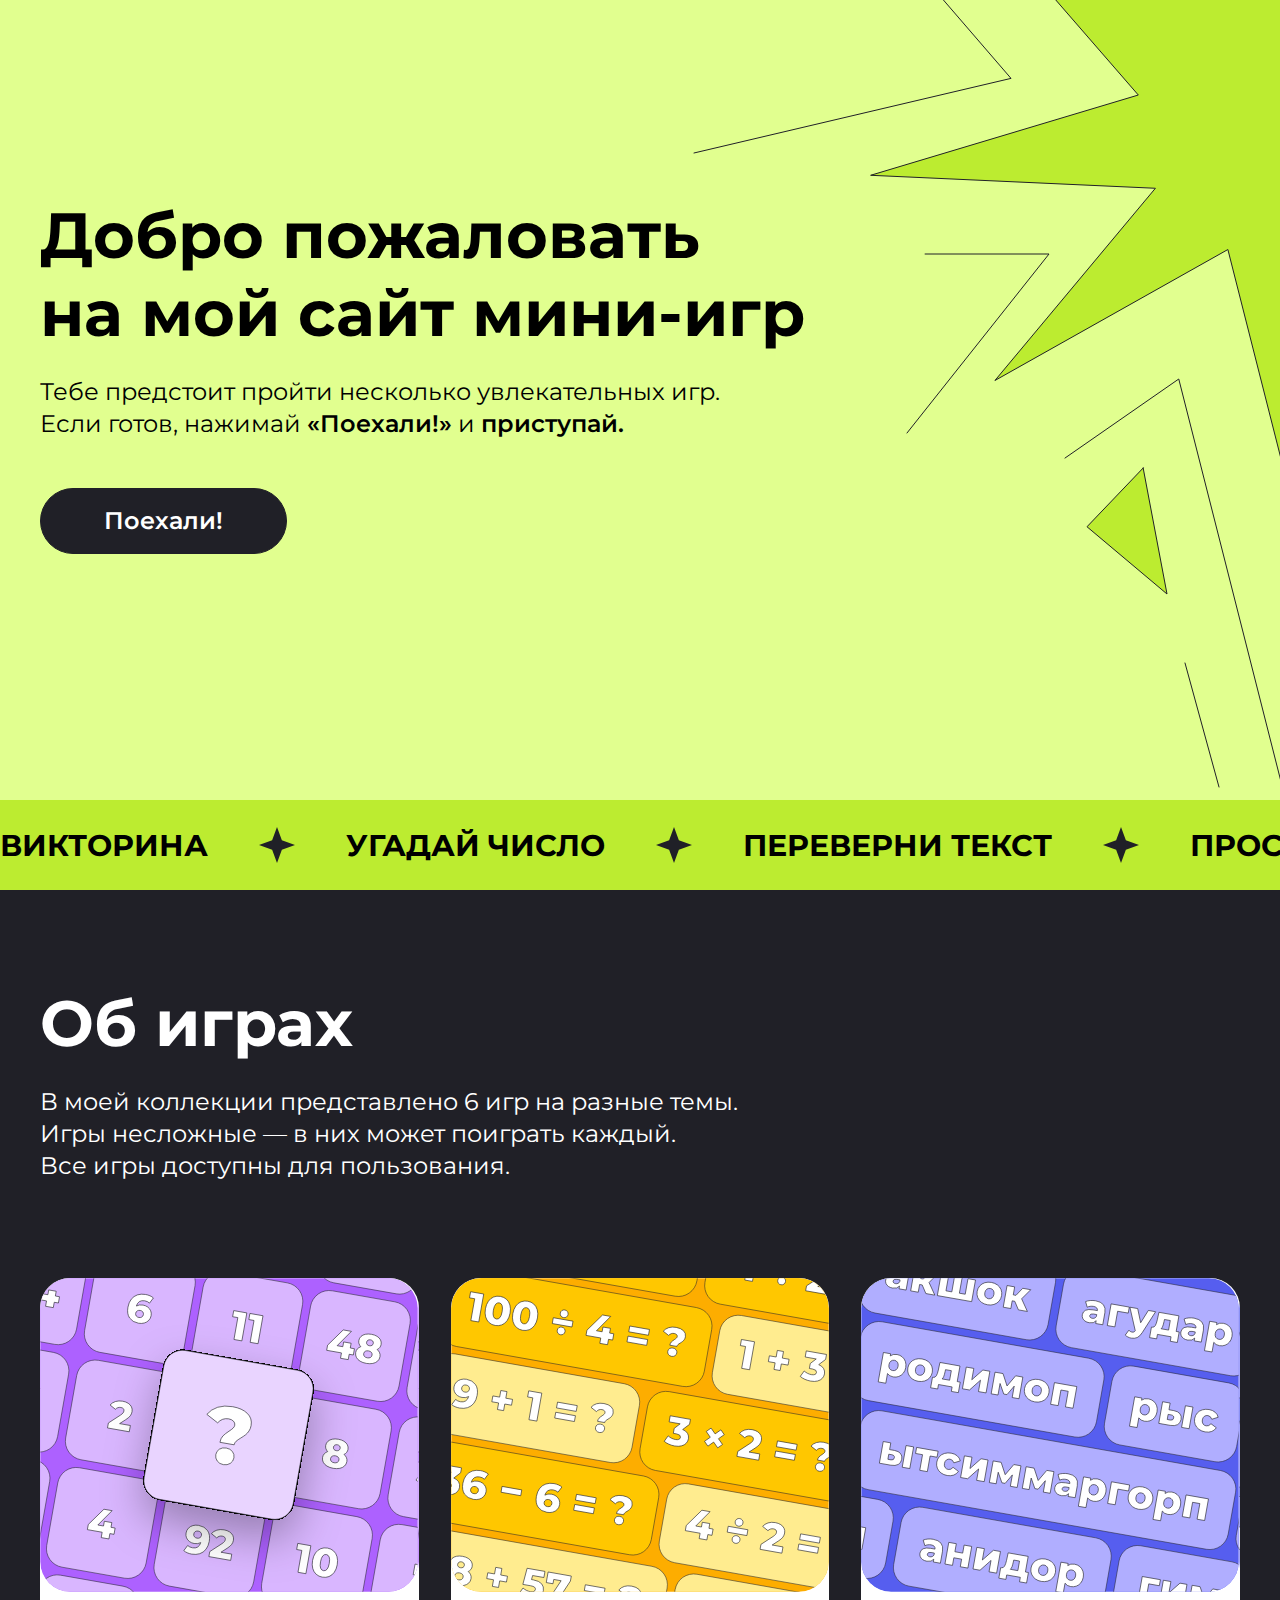
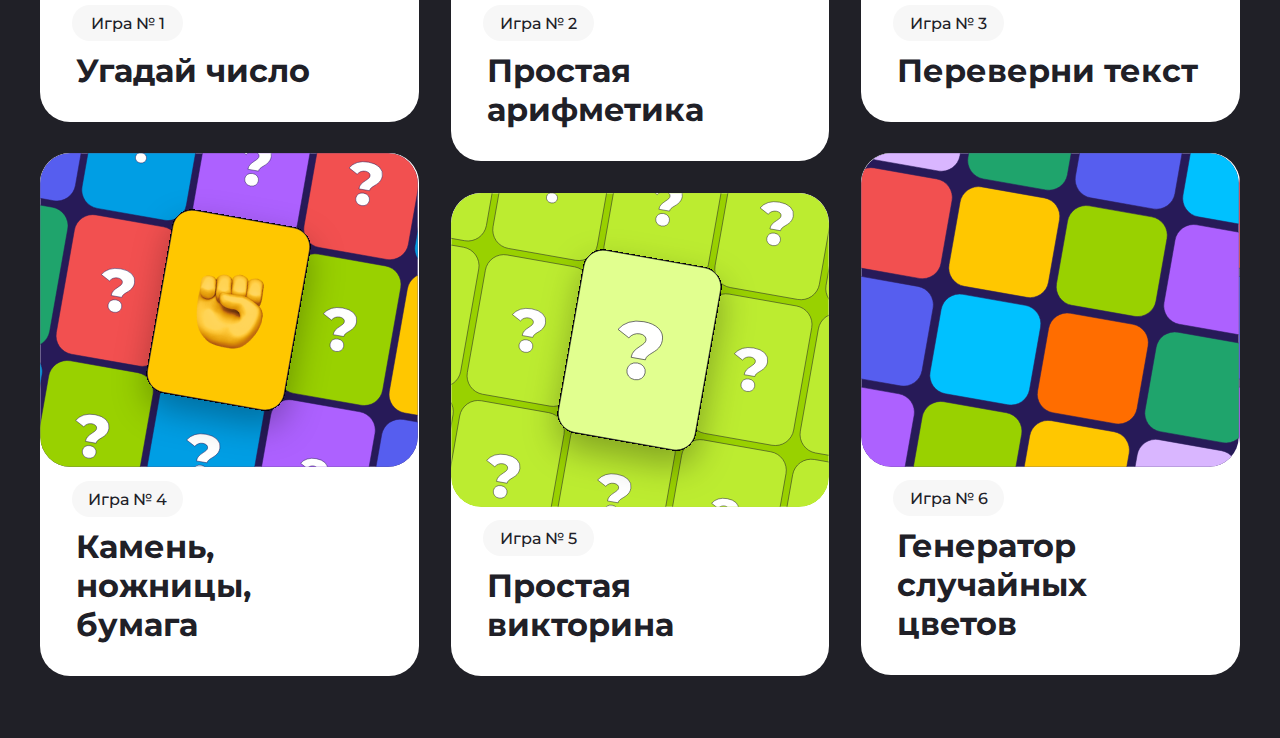
==== index.html @ 01c4bcac "Добавил карточки с играми" ====
<!DOCTYPE html>
<html lang="en">
<head>
    <meta charset="UTF-8">
    <meta name="viewport" content="width=device-width, initial-scale=1.0">
    <link rel="preconnect" href="https://fonts.googleapis.com">
    <link rel="preconnect" href="https://fonts.gstatic.com" crossorigin>
    <link href="https://fonts.googleapis.com/css2?family=Montserrat:ital,wght@0,100..900;1,100..900&display=swap" rel="stylesheet">
    <link rel="stylesheet" href="style.css">
    <title>Document</title>
</head>
<body>
    <section class="header center"> 
        <p class="header__welcome">Добро пожаловать <br> на мой сайт  мини-игр</p>
        <p class="header__text">Тебе предстоит пройти несколько увлекательных игр. <br> Если готов, нажимай <span class="header__text-go">«Поехали!»</span> и <span class="header__text-go">приступай.</span></p>
        <button type="submit" class="button-go" href="#">Поехали!</button>
    </section>
    <section class="scrollbar">
        <div class="scrollbar__text">Викторина</div>
        <svg class="star" width="36" height="36" viewBox="0 0 36 36" fill="none" xmlns="http://www.w3.org/2000/svg">
            <path d="M18 0L22.8616 13.1384L36 18L22.8616 22.8616L18 36L13.1384 22.8616L0 18L13.1384 13.1384L18 0Z" fill="#202027"/>
        </svg>
        <div class="scrollbar__text">Угадай число</div>
        <svg class="star" width="36" height="36" viewBox="0 0 36 36" fill="none" xmlns="http://www.w3.org/2000/svg">
            <path d="M18 0L22.8616 13.1384L36 18L22.8616 22.8616L18 36L13.1384 22.8616L0 18L13.1384 13.1384L18 0Z" fill="#202027"/>
        </svg>
        <div class="scrollbar__text">Переверни текст</div>
        <svg class="star" width="36" height="36" viewBox="0 0 36 36" fill="none" xmlns="http://www.w3.org/2000/svg">
            <path d="M18 0L22.8616 13.1384L36 18L22.8616 22.8616L18 36L13.1384 22.8616L0 18L13.1384 13.1384L18 0Z" fill="#202027"/>
        </svg>
        <div class="scrollbar__text">Простая арифметика</div>
        <svg class="star" width="36" height="36" viewBox="0 0 36 36" fill="none" xmlns="http://www.w3.org/2000/svg">
            <path d="M18 0L22.8616 13.1384L36 18L22.8616 22.8616L18 36L13.1384 22.8616L0 18L13.1384 13.1384L18 0Z" fill="#202027"/>
        </svg>
        <div class="scrollbar__text">Камень, ножницы, бумага</div>
        <svg class="star" width="36" height="36" viewBox="0 0 36 36" fill="none" xmlns="http://www.w3.org/2000/svg">
            <path d="M18 0L22.8616 13.1384L36 18L22.8616 22.8616L18 36L13.1384 22.8616L0 18L13.1384 13.1384L18 0Z" fill="#202027"/>
        </svg>
        <div class="scrollbar__text">Генератор случайных цветов</div>
        <svg class="star" width="36" height="36" viewBox="0 0 36 36" fill="none" xmlns="http://www.w3.org/2000/svg">
            <path d="M18 0L22.8616 13.1384L36 18L22.8616 22.8616L18 36L13.1384 22.8616L0 18L13.1384 13.1384L18 0Z" fill="#202027"/>
        </svg>
    </section>
    <section class="games center">
        <h2 class="games__title" id="Об_играх">Об играх</h2>
        <p class="games__description">
            В моей коллекции представлено 6 игр на разные темы. <br>
            Игры несложные — в них может поиграть каждый. <br>
            Все игры доступны для пользования.
        </p>
        <div class="games__img-container">
            <a class="games__card" href="#">
                <div class="games__item games__item--1"></div>
                <div class="games__number">Игра № 1</div>
                <div class="games__text">Угадай число</div>
            </a>
            <a class="games__card" href="#">
                <div class="games__item games__item--2"></div>
                <div class="games__number">Игра № 2</div>
                <div class="games__text">Простая арифметика</div>
            </a>
            <a class="games__card" href="#">
                <div class="games__item games__item--3"></div>
                <div class="games__number">Игра № 3</div>
                <div class="games__text">Переверни текст</div>
            </a>
            <a class="games__card games__card--top" href="#">
                <div class="games__item games__item--4"></div>
                <div class="games__number">Игра № 4</div>
                <div class="games__text">Камень, ножницы, <br> бумага</div>
            </a>
            <a class="games__card" href="#">
                <div class="games__item games__item--5"></div>
                <div class="games__number">Игра № 5</div>
                <div class="games__text">Простая викторина</div>
            </a>
            <a class="games__card games__card--top" href="#">
                <div class="games__item games__item--6"></div>
                <div class="games__number">Игра № 6</div>
                <div class="games__text">Генератор случайных цветов</div>
            </a>
        </div>
    </section>
</body>
</html>
---- style.css ----
* { margin: 0px;
    padding: 0px;
  }
  
  body {
      font-family: "Montserrat", sans-serif;
  }
  
  a {text-decoration: none;}
  
  .center {
      padding-left: calc(50% - 600px);
      padding-right: calc(50% - 600px);
  }
  
  button{
      cursor: pointer;
  }
  .header {
      height: 800px;
      background: #E1FF8F;
      background-image: url(img/fon.svg), url(img/starfon.svg), url(img/Star\ 4.svg);
      background-position: 1px 1000px, calc(100% - 0px) calc(1000% - 20px), 230% -330px;
      background-repeat: no-repeat;
  }
  
  .header__welcome {
      font-family: "Montserrat";
      font-weight: 700;
      font-size: 64px;
      line-height: 78.02px;
      letter-spacing: 0px;
      padding-top: 196px;
  }
  
  .button-go:hover {
      background-color: #FFFFFF;
      color: #202027;
  }
  
  .header__text {
      font-family: "Montserrat";
      font-size: 24px;
      line-height: 32px;
      letter-spacing: 0px;
      padding-top: 24px;
  }
  
  .header__text-go {
      font-family: "Montserrat";
      font-weight: 600;
      font-size: 24px;
      line-height: 32px;
      letter-spacing: 0px;
  }
  
  .button-go {
      background-color: #202027;
      border: 1px solid #202027;
      box-sizing: border-box;
      border-radius: 60px;
      color: #ffffff;
      font-family: "Montserrat";
      font-weight: 600;
      font-size: 24px;
      line-height: 34.01px;
      text-align: center;
      width: 247px;
      height: 66px;
      margin-top: 48px;
  }

  .scrollbar {
    display: flex;
    justify-content: space-evenly;
    flex-direction: row;
    align-items: center;
    background-color: #BCEC30;
    height: 90px;
    backdrop-filter: blur(50px);
    gap: 51px;
    overflow: hidden;
}

.scrollbar__text{
    font-family: "Montserrat";
    font-weight: 700;
    font-size: 30px;
    line-height: 33px;
    letter-spacing: 4%;
    flex-shrink: 0;
    text-transform: uppercase;
}

.star {
  flex: none;
  flex-shrink: 0;
}

.games {
    display: flex;
    flex-direction: column;
    align-items: flex-start;
    gap: 24px;
    align-self: stretch;
    background: #202027;
    padding-top: 94px;
}

.games__title {
    font-family: Montserrat;
    font-weight: 700;
    font-size: 64px;
    line-height: 78.02px;
    letter-spacing: 0px;
    color: #FFFFFF;
}

.games__description {
    color: #FFFFFF;
    font-family: "Montserrat";
    font-weight: 400;
    font-size: 24px;
    line-height: 32px;
    letter-spacing: 0px;
}

.games__img-container {
    max-height: 1060px;
    max-width: 1200px;
    display: grid;
    grid-template-columns: repeat(12, 1fr);
    grid-template-rows: repeat(3, 1fr);
    gap: 32px;
    align-items: start;
    margin-top: 72px;
}

.games__card {
    display: flex;
    flex-direction: column;
    grid-column: span 4;
    background-color: #FFFFFF ;
    border-radius: 30px;
}

.games__item {
    border-radius: 30px;
    height: 314px;
    background-size: cover;
    background-repeat: no-repeat;
    background-position: center;
}

.games__card--top {
    margin-top: -40px;
}

.games__item--1 {
    background: url(img/card1.svg);
}
.games__item--2 {
    background: url(img/card2.svg);
}
.games__item--3{
    background: url(img/card3.svg);
}
.games__item--4{
    background: url(img/buy.png) center, url(img/card4.svg);
    height: 315px;
    background-repeat: no-repeat;
}
.games__item--5{
    background: url(img/card5.svg);
}
.games__item--6{
    background: url(img/card6.svg);
}

.stone {
    position: relative;
    bottom: 410px;
    width: 82px;
    left: 150px;
    height: 89px; 
}

.games__number {
    width: 111px;
    height: 36px;
    color: rgb(32, 32, 39);
    font-size: 16px;
    font-weight: 500;
    border-radius: 52.58px;
    background: rgb(247, 247, 247);
    display: flex;
    justify-content: center;
    align-items: center;
    margin-top: 13px;
    margin-left: 32px;
    margin-bottom: 10px;
}

.games__text{
    color: rgb(32, 32, 39);
    font-size: 32px;
    font-weight: 700;
    text-align: left;
    padding: 0 36px 32px;
    max-width: 372px;
    text-decoration: none;
    line-height: 39.01px;
}
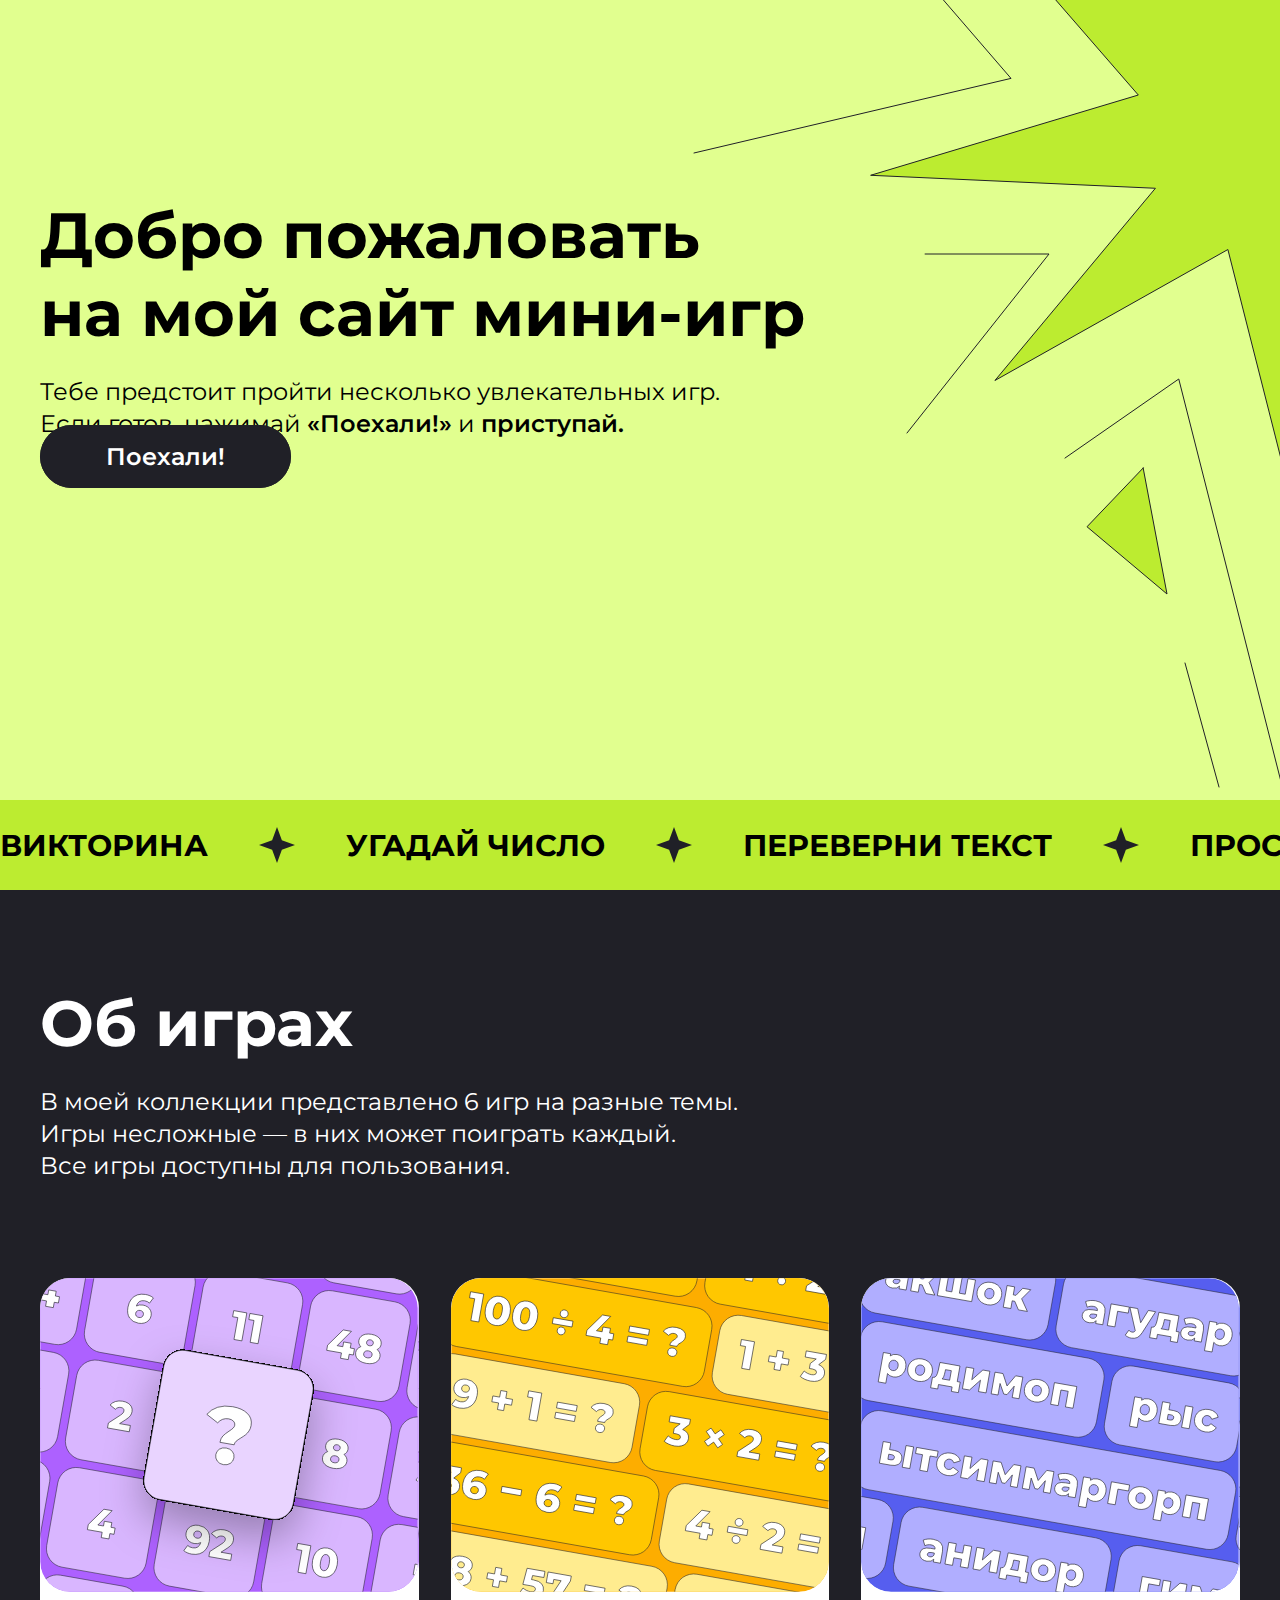
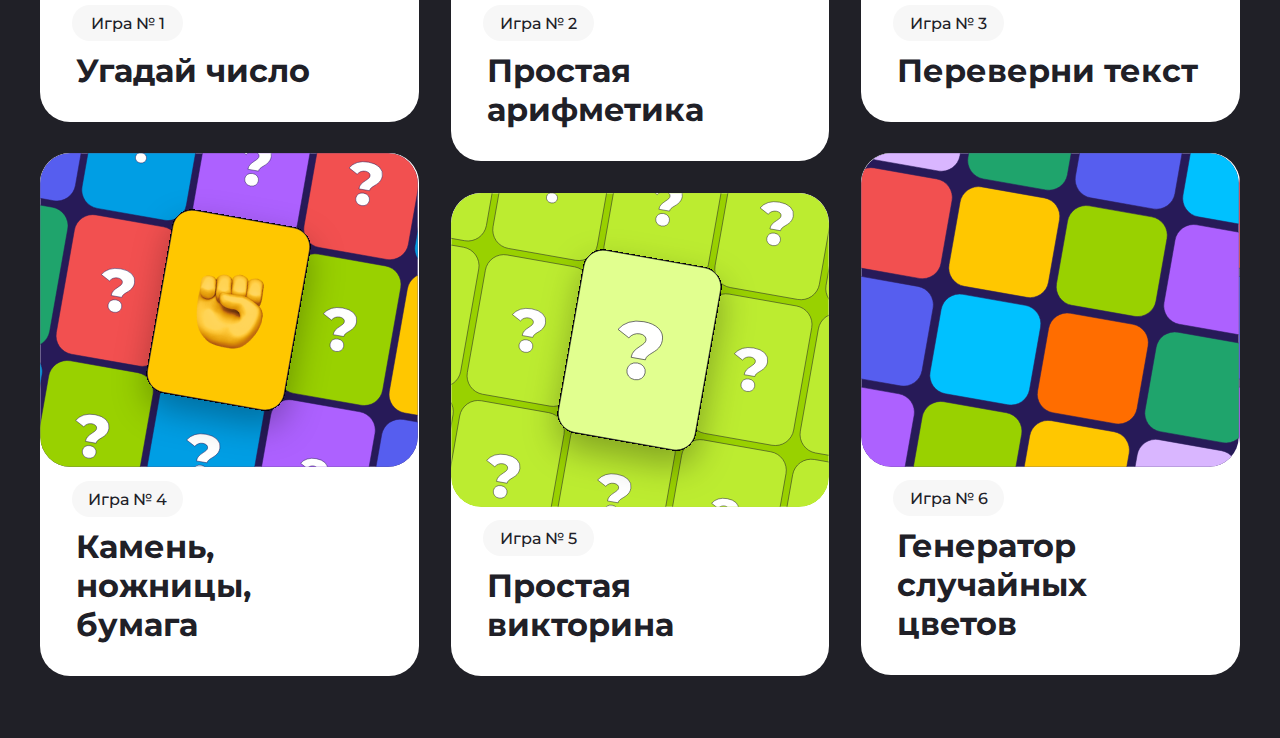
==== commit d03ae209: "Исправил кнопку "Поехали!"" ====
--- a/index.html
+++ b/index.html
@@ -13,7 +13,7 @@
     <section class="header center"> 
         <p class="header__welcome">Добро пожаловать <br> на мой сайт  мини-игр</p>
         <p class="header__text">Тебе предстоит пройти несколько увлекательных игр. <br> Если готов, нажимай <span class="header__text-go">«Поехали!»</span> и <span class="header__text-go">приступай.</span></p>
-        <button type="submit" class="button-go" href="#">Поехали!</button>
+        <a type="submit" class="button-go" href="#">Поехали!</a>
     </section>
     <section class="scrollbar">
         <div class="scrollbar__text">Викторина</div>
--- a/style.css
+++ b/style.css
@@ -13,7 +13,7 @@
       padding-right: calc(50% - 600px);
   }
   
-  button{
+  a {
       cursor: pointer;
   }
   .header {
@@ -52,6 +52,7 @@
       font-size: 24px;
       line-height: 32px;
       letter-spacing: 0px;
+      padding-bottom: 48px;
   }
   
   .button-go {
@@ -65,9 +66,10 @@
       font-size: 24px;
       line-height: 34.01px;
       text-align: center;
-      width: 247px;
-      height: 66px;
-      margin-top: 48px;
+      padding-top: 16px;
+      padding-right: 65px;
+      padding-left: 65px;
+      padding-bottom: 16px;
   }
 
   .scrollbar {
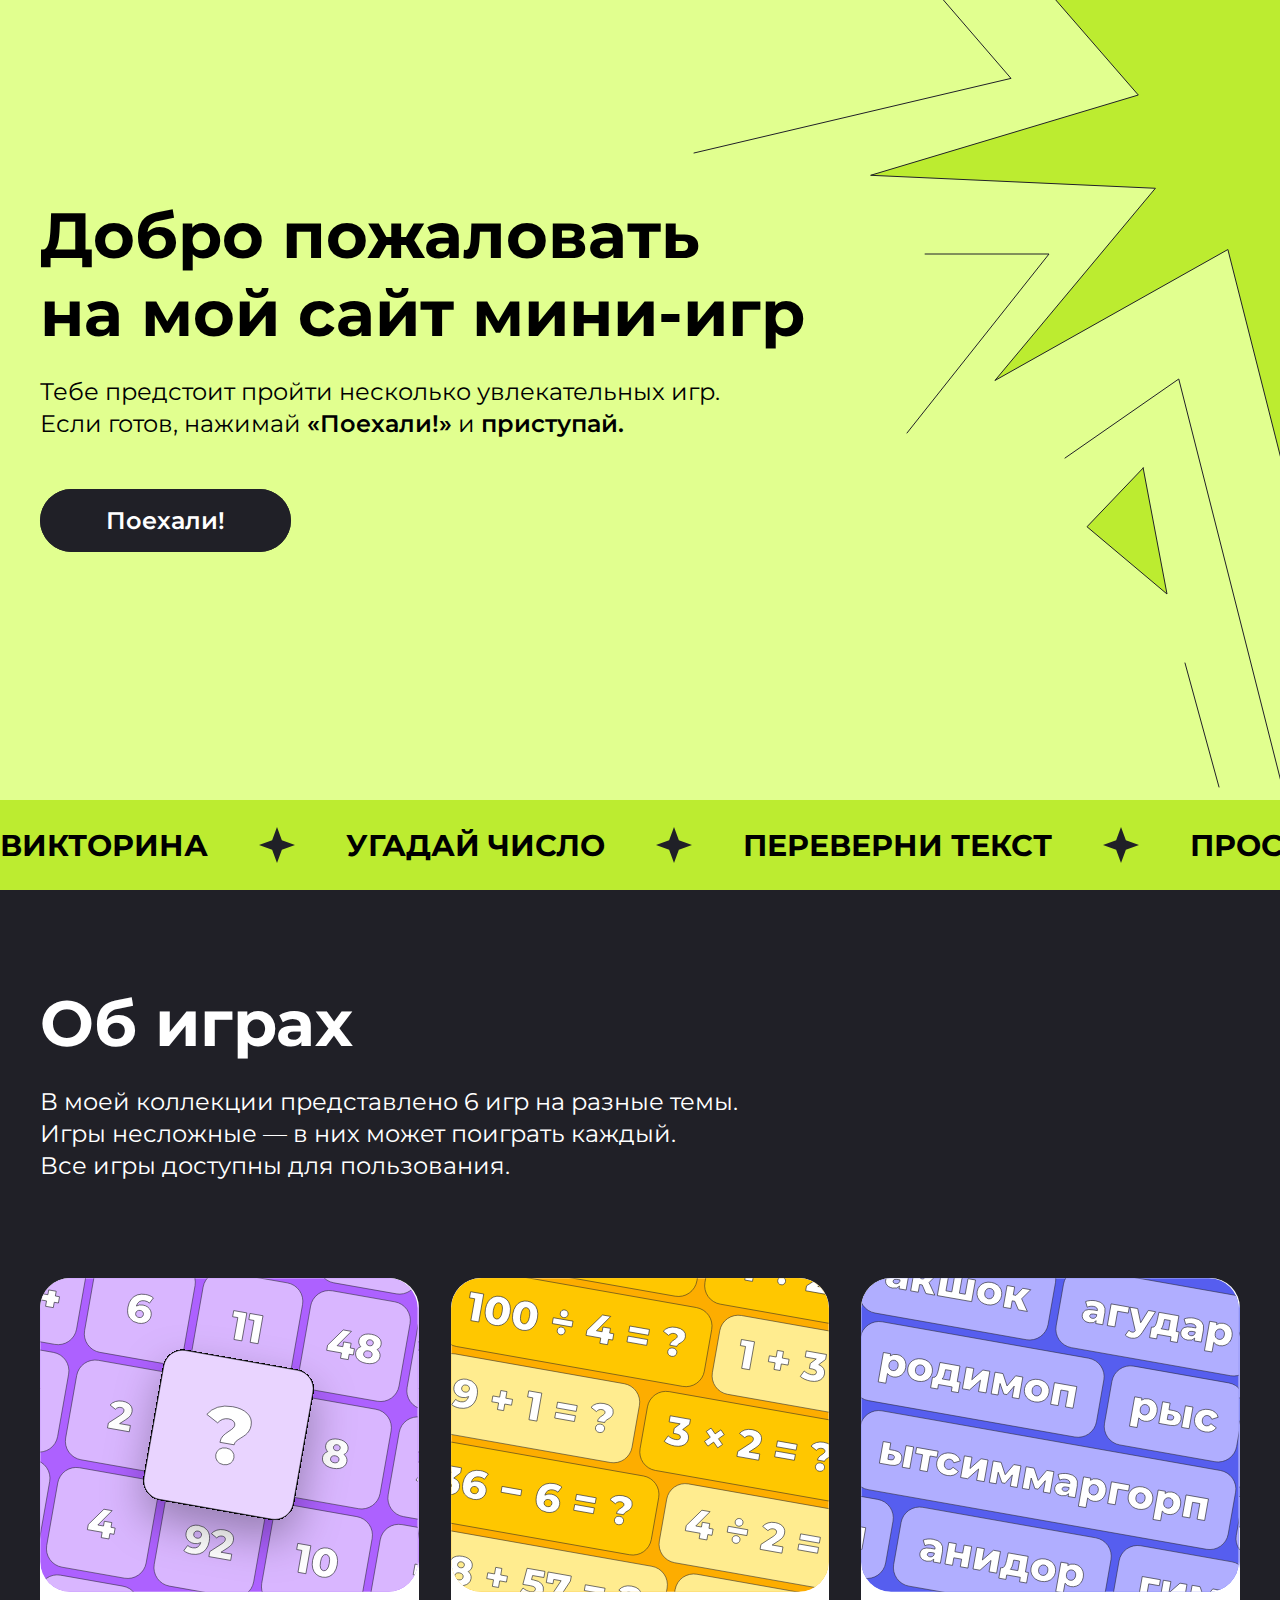
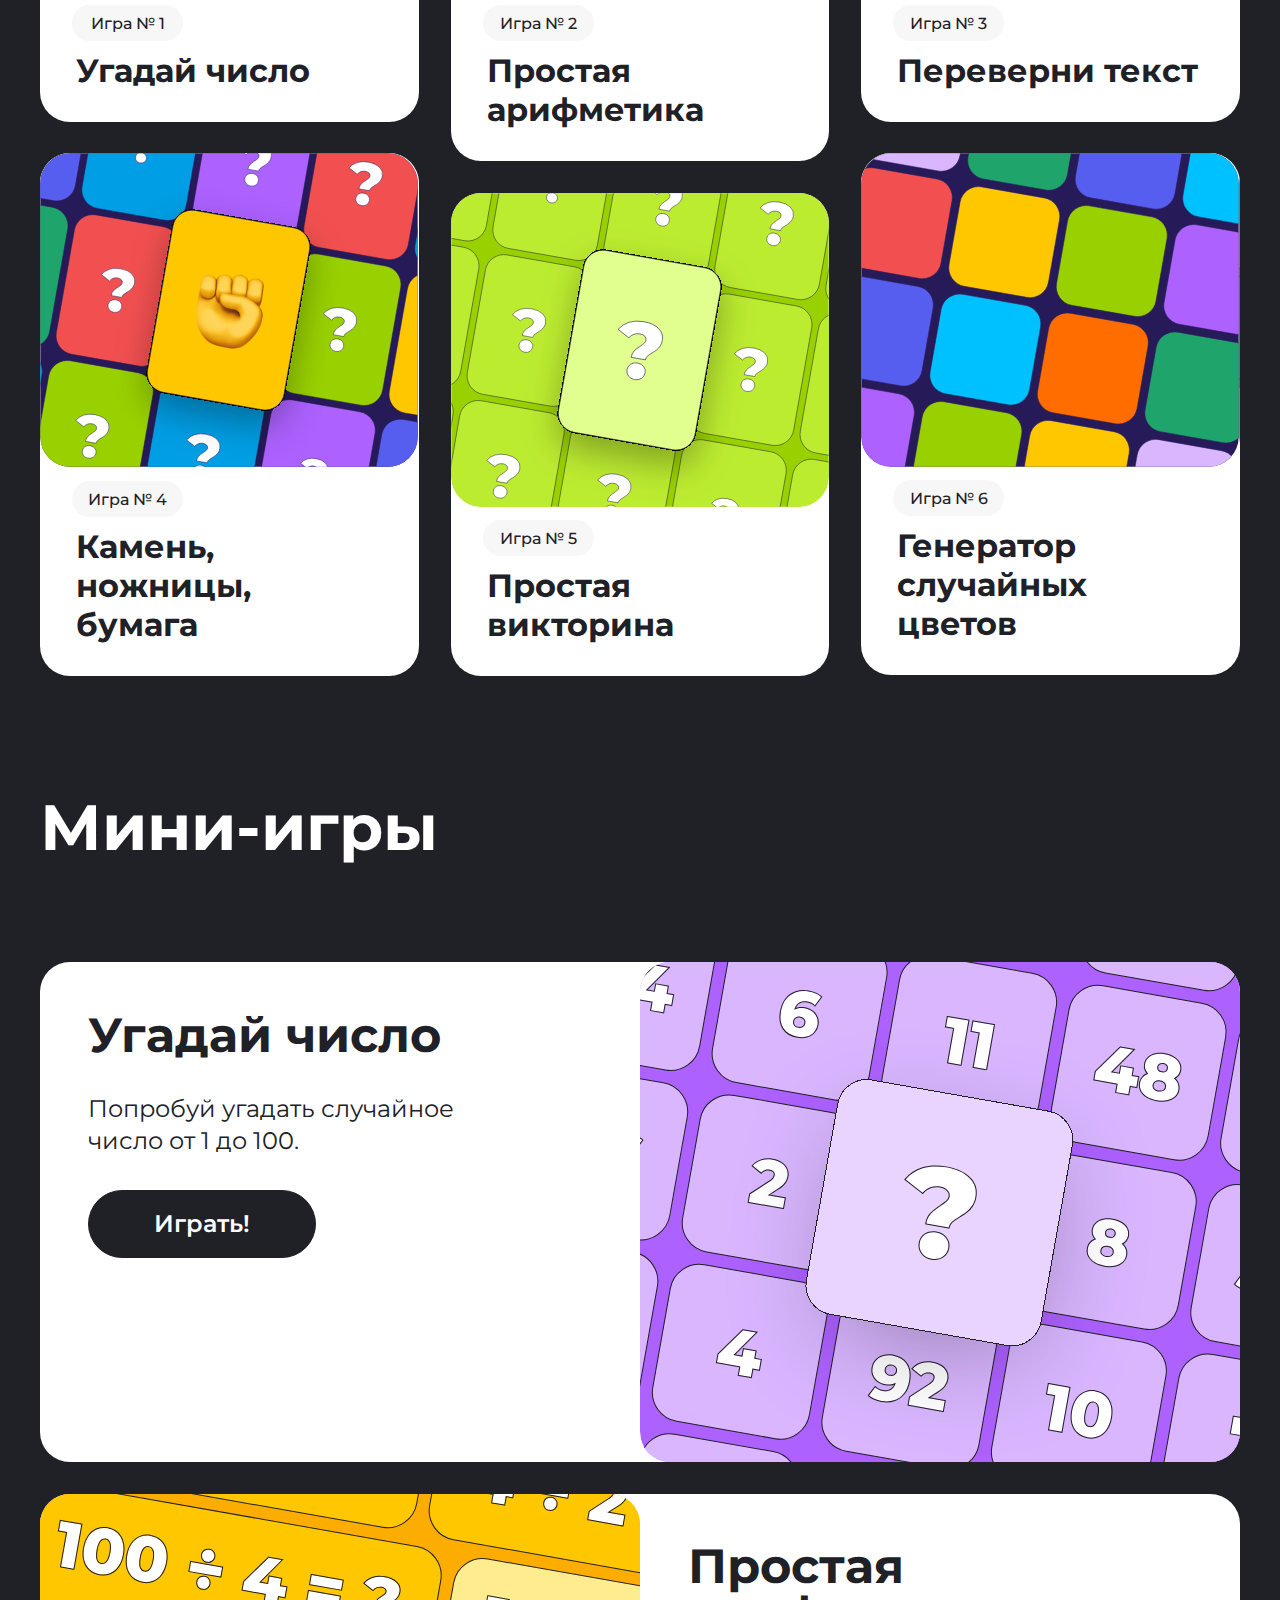
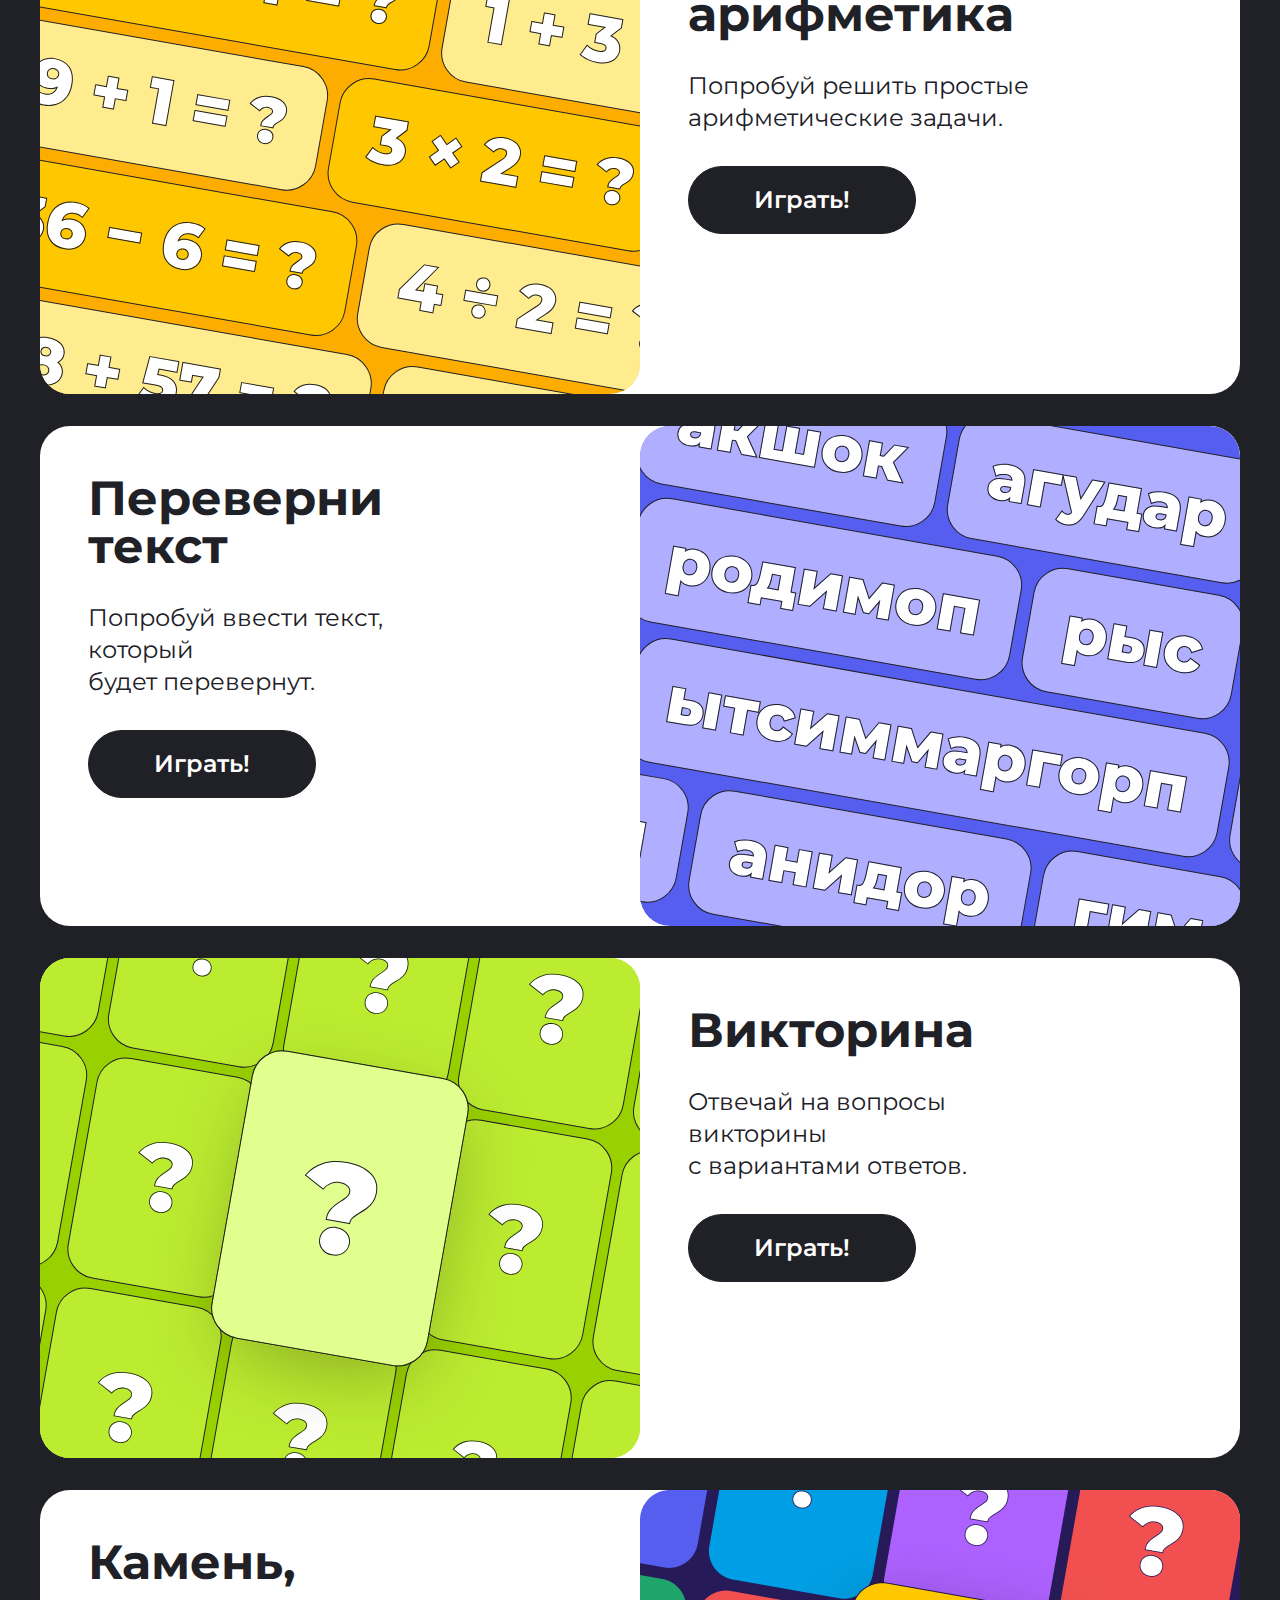
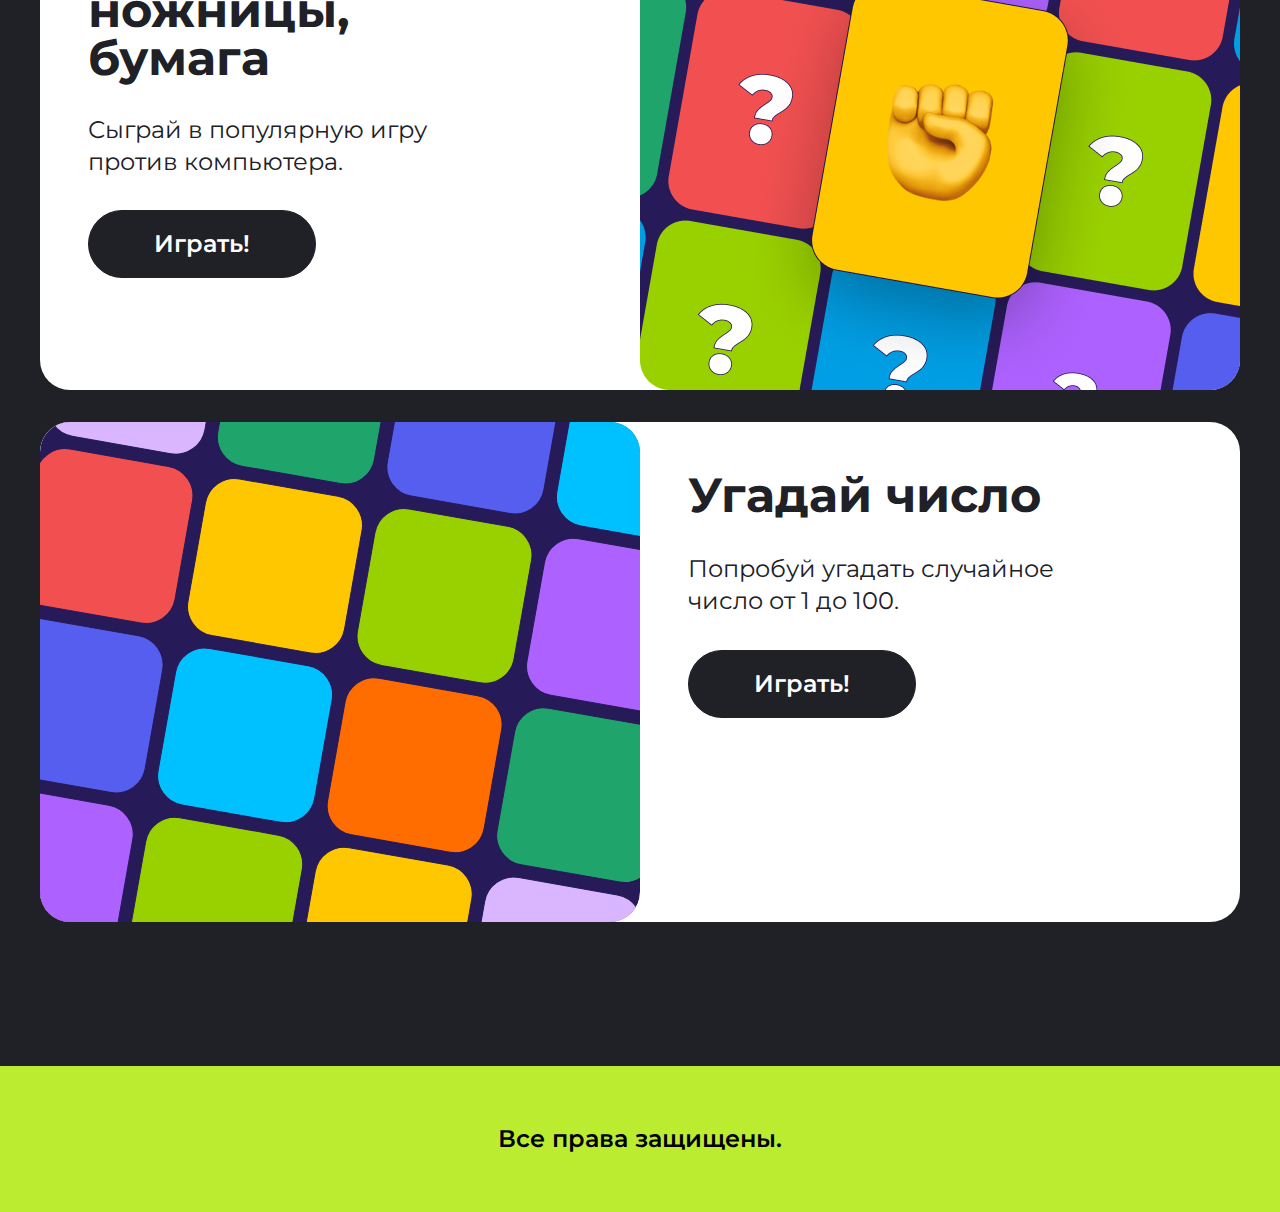
==== commit fcfe82b2: "Добавил блок "Мини-игры"" ====
--- a/index.html
+++ b/index.html
@@ -10,11 +10,13 @@
     <title>Document</title>
 </head>
 <body>
-    <section class="header center"> 
+    <!--  Заголовок сайта -->
+    <section class="header center">   
         <p class="header__welcome">Добро пожаловать <br> на мой сайт  мини-игр</p>
         <p class="header__text">Тебе предстоит пройти несколько увлекательных игр. <br> Если готов, нажимай <span class="header__text-go">«Поехали!»</span> и <span class="header__text-go">приступай.</span></p>
         <a type="submit" class="button-go" href="#">Поехали!</a>
     </section>
+    <!--  Полоса для анимации  -->
     <section class="scrollbar">
         <div class="scrollbar__text">Викторина</div>
         <svg class="star" width="36" height="36" viewBox="0 0 36 36" fill="none" xmlns="http://www.w3.org/2000/svg">
@@ -41,6 +43,7 @@
             <path d="M18 0L22.8616 13.1384L36 18L22.8616 22.8616L18 36L13.1384 22.8616L0 18L13.1384 13.1384L18 0Z" fill="#202027"/>
         </svg>
     </section>
+    <!-- * Блок "Об играх" -->
     <section class="games center">
         <h2 class="games__title" id="Об_играх">Об играх</h2>
         <p class="games__description">
@@ -81,5 +84,64 @@
             </a>
         </div>
     </section>
+    <!-- Блок "Мини-игры" -->
+    <section class="game center">
+        <h2 class="game__title" id="Мини-игры">Мини-игры</h2>
+        <div class="game__img-container">
+            <div class="game__card" href="#">
+                <div class="game__box">
+                    <div class="game__text">Угадай число</div>
+                    <p class="game__description">Попробуй угадать случайное <br> число от 1 до 100.</p>
+                    <a type="submit" class="game__button" href="#">Играть!</a>
+                </div>
+                <img src="img/gameone.svg" alt="" class="game__unit">
+            </div>
+            
+            <div class="game__card-back" href="#">
+                <div class="game__box">
+                    <div class="game__text">Простая арифметика</div>
+                    <p class="game__description">Попробуй решить простые арифметические задачи.</p>
+                    <a type="submit" class="game__button" href="#">Играть!</a>
+                </div>
+                <img src="img/gametwo.svg" alt="" class="game__unit">
+            </div>
+            <div class="game__card" href="#">
+                <div class="game__box">
+                    <div class="game__text">Переверни текст</div>
+                    <p class="game__description">Попробуй ввести текст, который <br> будет перевернут.</p>
+                    <a type="submit" class="game__button" href="#">Играть!</a>
+                </div>
+                <img src="img/gametree.svg" alt="" class="game__unit">
+            </div>
+            <div class="game__card-back" href="#">
+                <div class="game__box">
+                    <div class="game__text">Викторина</div>
+                    <p class="game__description">Отвечай на вопросы викторины <br> с вариантами ответов.</p>
+                    <a type="submit" class="game__button" href="#">Играть!</a>
+                </div>
+                <img src="img/gamefour.svg" alt="" class="game__unit">
+            </div>
+            <div class="game__card" href="#">
+                <div class="game__box">
+                    <div class="game__text">Камень, <br> ножницы, <br> бумага</div>
+                    <p class="game__description">Сыграй в популярную игру против компьютера.</p>
+                    <a type="submit" class="game__button" href="#">Играть!</a>
+                </div>
+                <img src="img/gamefive.png" alt="" class="game__unit">
+            </div>
+            <div class="game__card-back" href="#">
+                <div class="game__box">
+                    <div class="game__text">Угадай число</div>
+                    <p class="game__description">Попробуй угадать случайное <br> число от 1 до 100.</p>
+                    <a type="submit" class="game__button" href="#">Играть!</a>
+                </div>
+                <img src="img/gamesix.svg" alt="" class="game__unit">
+            </div>
+        </div>
+    </section>
+    <!-- Подвал сайта -->
+    <footer class="footer">Все права защищены.</footer>
+    
+
 </body>
 </html>--- a/style.css
+++ b/style.css
@@ -16,6 +16,9 @@
   a {
       cursor: pointer;
   }
+
+    /* Заголовок сайта */
+
   .header {
       height: 800px;
       background: #E1FF8F;
@@ -44,6 +47,7 @@
       line-height: 32px;
       letter-spacing: 0px;
       padding-top: 24px;
+      margin-bottom: 64px;
   }
   
   .header__text-go {
@@ -52,7 +56,6 @@
       font-size: 24px;
       line-height: 32px;
       letter-spacing: 0px;
-      padding-bottom: 48px;
   }
   
   .button-go {
@@ -72,6 +75,8 @@
       padding-bottom: 16px;
   }
 
+    /* Полоса для анимации */
+
   .scrollbar {
     display: flex;
     justify-content: space-evenly;
@@ -98,6 +103,8 @@
   flex: none;
   flex-shrink: 0;
 }
+
+/* Блок "Об играх" */
 
 .games {
     display: flex;
@@ -212,4 +219,156 @@
     max-width: 372px;
     text-decoration: none;
     line-height: 39.01px;
-}+}
+
+/* Блок "Мини-игры" */
+
+.game {
+    display: flex;
+    flex-direction: column;
+    gap: 24px;
+    align-self: stretch;
+    background: #202027;
+    padding-top: 50px;
+  }
+  
+  .game__title {
+    font-family: Montserrat;
+    font-weight: 700;
+    font-size: 64px;
+    line-height: 78.02px;
+    letter-spacing: 0px;
+    color: #FFFFFF;
+  }
+  
+  .game__description {
+    color: #202027;
+    font-family: "Montserrat";
+    font-weight: 400;
+    font-size: 24px;
+    line-height: 32px;
+    letter-spacing: 0px;
+    vertical-align: middle;
+  }
+
+  .game__unit {
+    display: block;
+    margin-left: auto;
+  }
+
+  .game__img-container {
+    display: flex;
+    flex-direction: column;
+    flex-wrap: nowrap;
+    gap: 32px;
+    margin-top: 72px;
+    margin-bottom: 144px;
+  }
+  
+  .game__card {
+    display: flex;
+    background-color: #FFFFFF ;
+    border-radius: 30px;
+    height: 500px;
+    width: 1200px;
+  }
+  .game__card-back {
+    display: flex;
+    flex-direction: row-reverse;
+    background-color: #FFFFFF ;
+    border-radius: 30px;
+    height: 500px;
+    width: 1200px;
+  }
+  
+  .game__item {
+    border-radius: 30px;
+    height: 314px;
+    background-size: cover;
+    background-repeat: no-repeat;
+    background-position: center;
+  }
+  
+  .game__card--top {
+    margin-top: -40px;
+  }
+  
+  
+  .game__box{
+    display: flex;
+    flex-direction: column;
+    gap: 32px;
+    flex-wrap: nowrap;
+    justify-content: space-evenly;
+    align-items: flex-start;
+    margin: 48px 186px 203px 48px
+  }
+  .stone {
+    position: relative;
+    bottom: 410px;
+    width: 82px;
+    left: 150px;
+    height: 89px; 
+  }
+  
+  .game__number {
+    width: 111px;
+    height: 36px;
+    color: rgb(32, 32, 39);
+    font-size: 16px;
+    font-weight: 500;
+    border-radius: 52.58px;
+    background: rgb(247, 247, 247);
+    display: flex;
+    justify-content: center;
+    align-items: center;
+    margin-top: 13px;
+    margin-left: 32px;
+    margin-bottom: 10px;
+  }
+  
+  .game__text{
+    color:  #202027;
+    text-align: left;
+    font-weight: 700;
+    font-size: 48px;
+    line-height: 100%;
+    letter-spacing: 0px;
+    vertical-align: middle;
+  }
+  
+  .game__button {
+    background-color: #202027;
+    border: 1px solid #202027;
+    box-sizing: border-box;
+    border-radius: 60px;
+    color: #ffffff;
+    font-family: "Montserrat";
+    font-weight: 600;
+    font-size: 24px;
+    line-height: 34.01px;
+    text-align: center;
+    padding-top: 16px;
+    padding-right: 65px;
+    padding-left: 65px;
+    padding-bottom: 16px;
+  }
+  
+  .game__button:hover {
+    background-color: #FFFFFF;
+    color: #202027;
+  }
+  
+/*  Подвал сайта */
+
+.footer {
+    font-weight: 600;
+    font-size: 24px;
+    line-height: 100%;
+    letter-spacing: 0px;
+    text-align: center;
+    vertical-align: middle;
+    width: 1441;
+    padding: 61px 61px;
+    background-color: #BCEC30;
+  }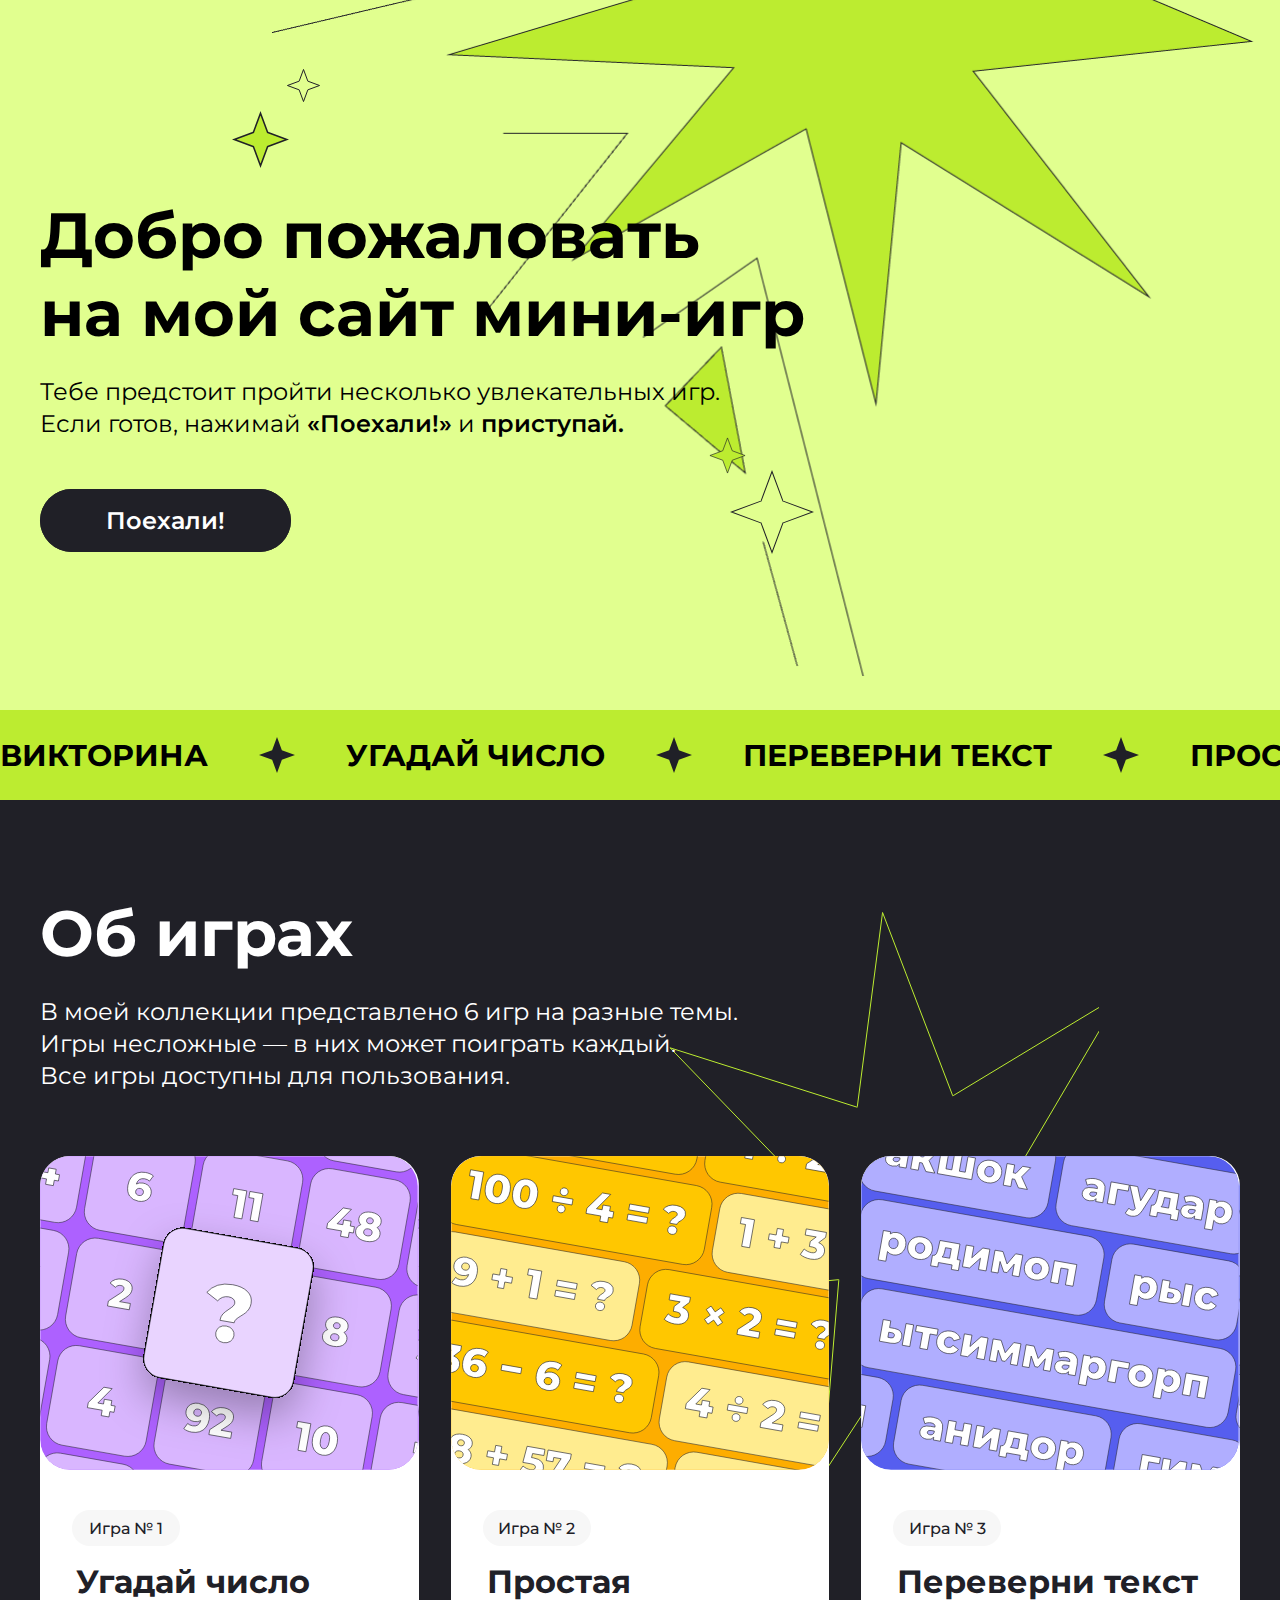
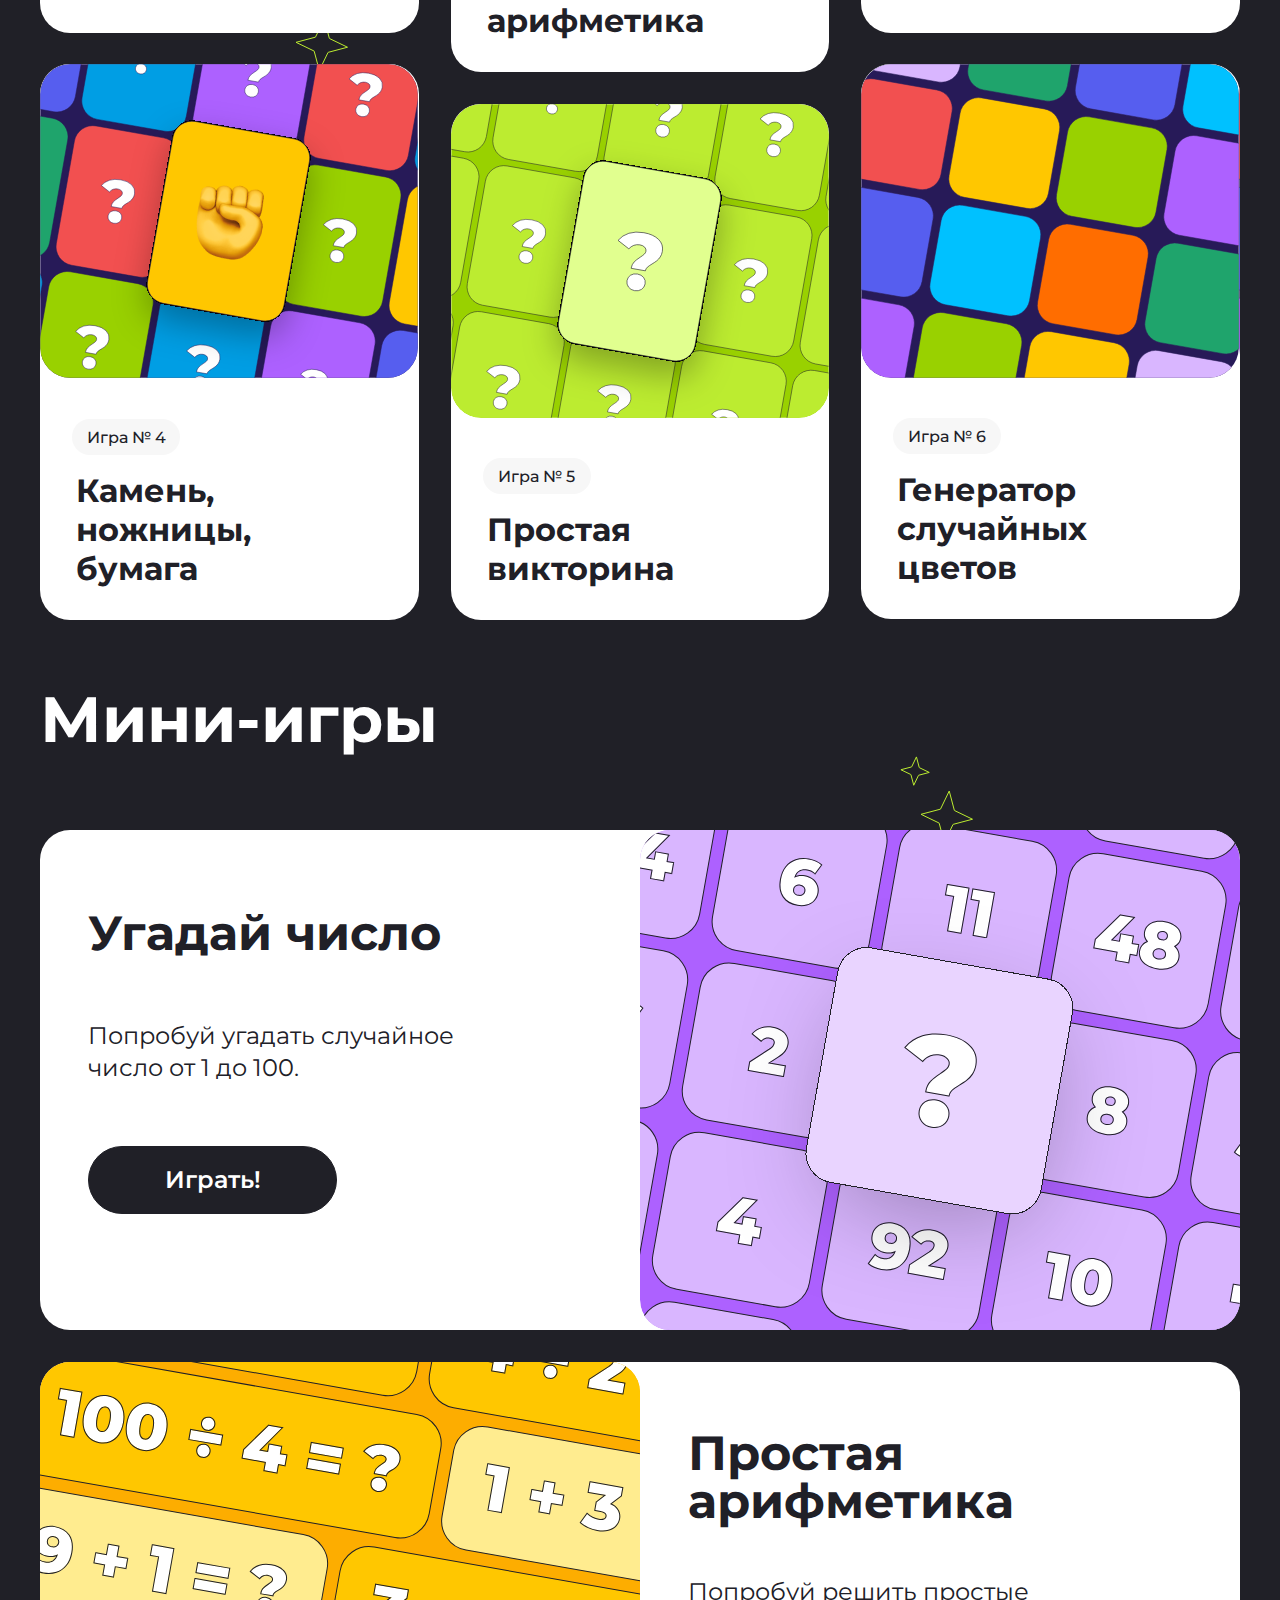
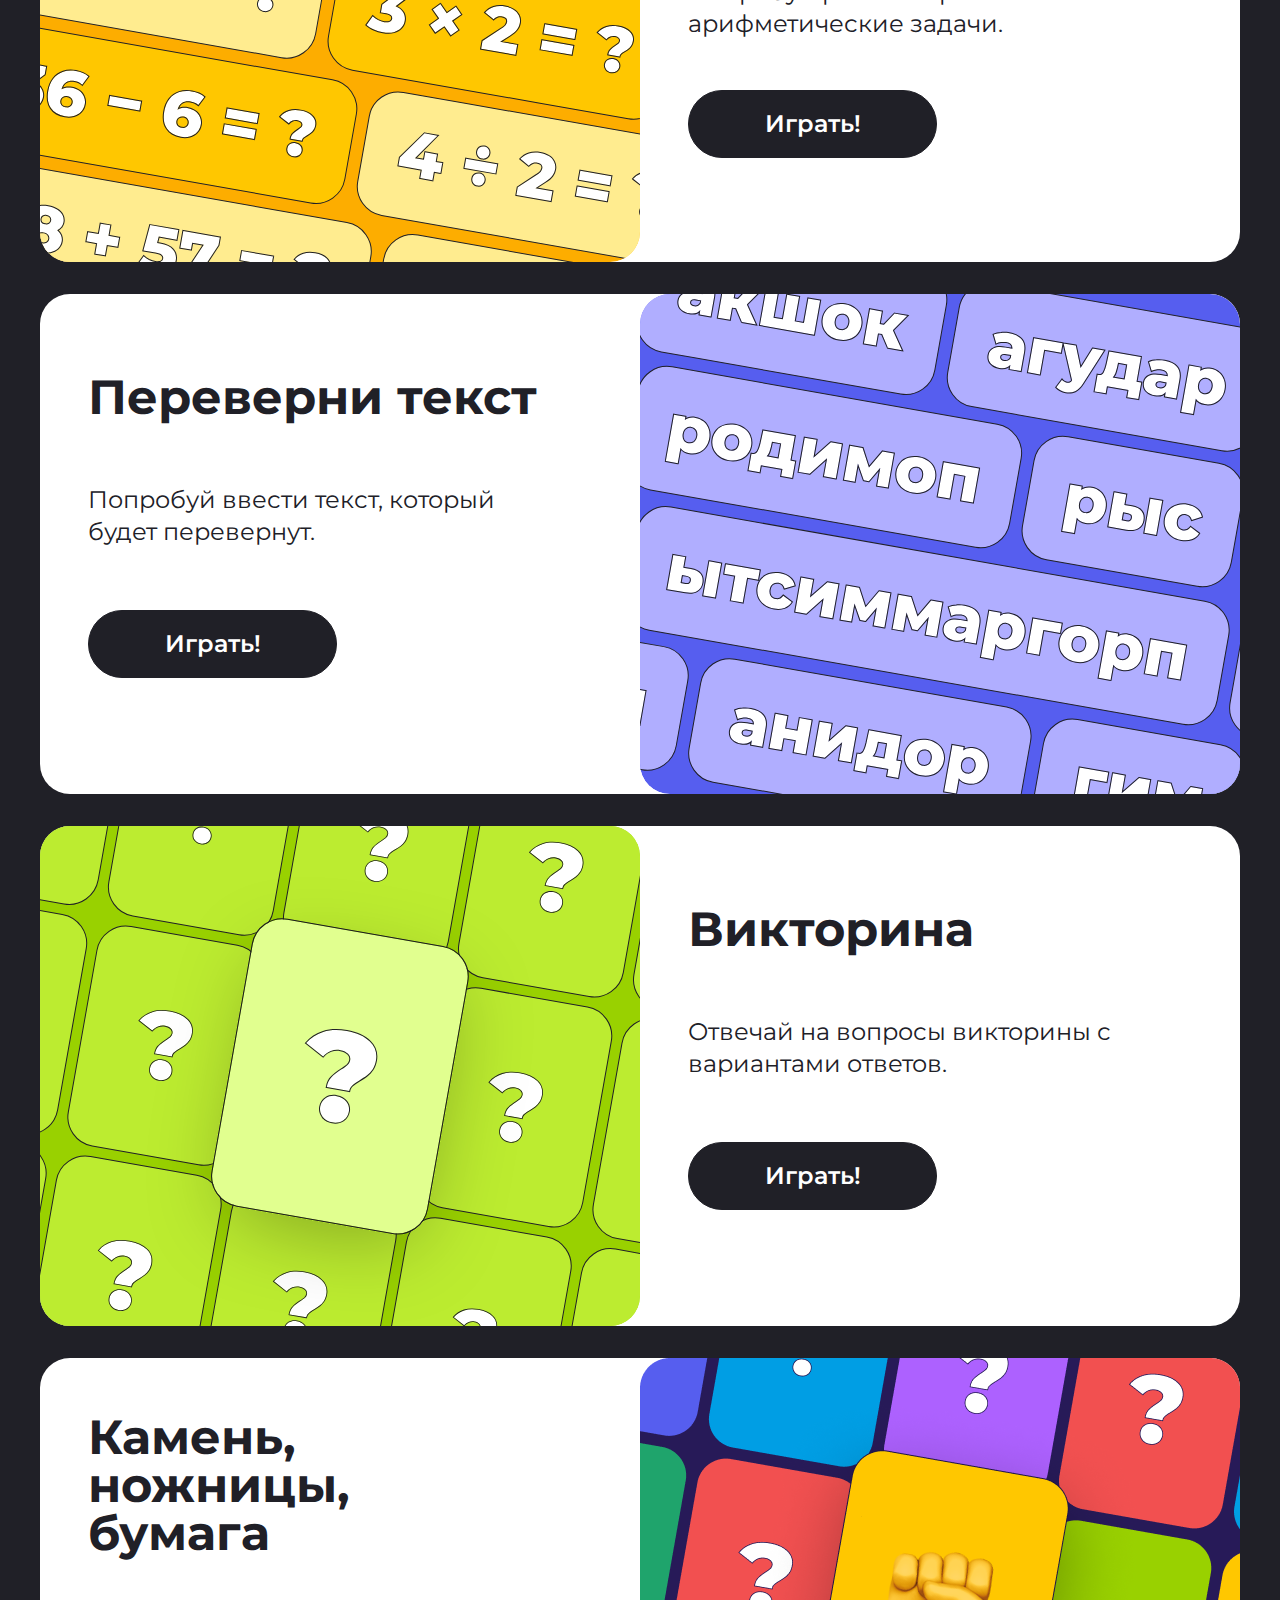
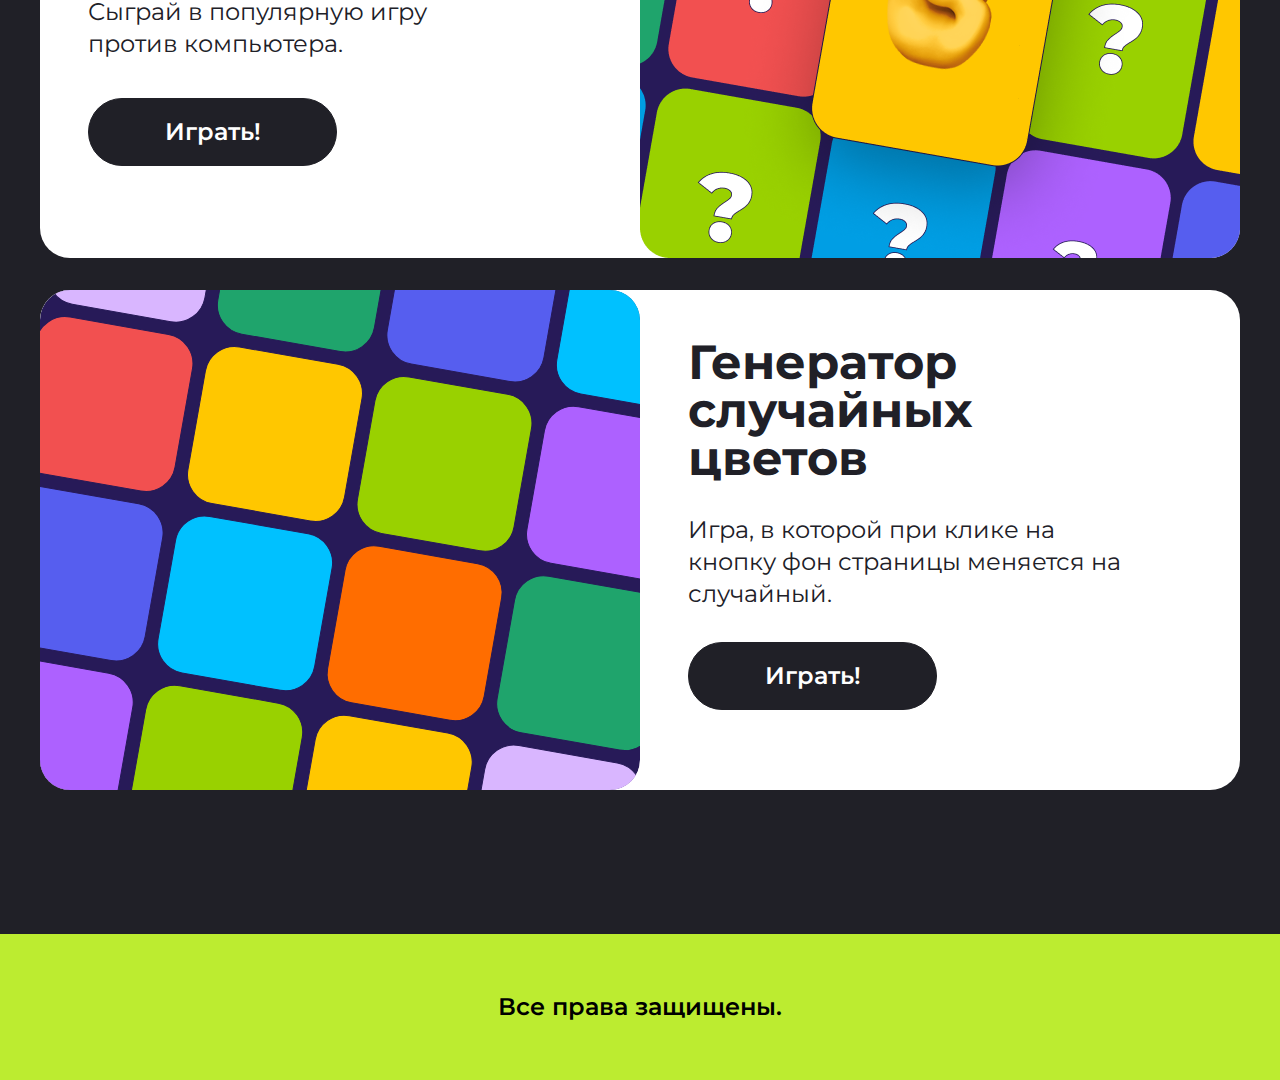
==== commit aa60049f: "Исправил ошибки" ====
--- a/index.html
+++ b/index.html
@@ -96,7 +96,6 @@
                 </div>
                 <img src="img/gameone.svg" alt="" class="game__unit">
             </div>
-            
             <div class="game__card-back" href="#">
                 <div class="game__box">
                     <div class="game__text">Простая арифметика</div>
@@ -108,7 +107,7 @@
             <div class="game__card" href="#">
                 <div class="game__box">
                     <div class="game__text">Переверни текст</div>
-                    <p class="game__description">Попробуй ввести текст, который <br> будет перевернут.</p>
+                    <p class="game__description">Попробуй ввести текст, который будет перевернут.</p>
                     <a type="submit" class="game__button" href="#">Играть!</a>
                 </div>
                 <img src="img/gametree.svg" alt="" class="game__unit">
@@ -116,7 +115,7 @@
             <div class="game__card-back" href="#">
                 <div class="game__box">
                     <div class="game__text">Викторина</div>
-                    <p class="game__description">Отвечай на вопросы викторины <br> с вариантами ответов.</p>
+                    <p class="game__description">Отвечай на вопросы викторины с вариантами ответов.</p>
                     <a type="submit" class="game__button" href="#">Играть!</a>
                 </div>
                 <img src="img/gamefour.svg" alt="" class="game__unit">
@@ -124,15 +123,15 @@
             <div class="game__card" href="#">
                 <div class="game__box">
                     <div class="game__text">Камень, <br> ножницы, <br> бумага</div>
-                    <p class="game__description">Сыграй в популярную игру против компьютера.</p>
+                    <p class="game__description">Сыграй в популярную игру <br> против компьютера.</p>
                     <a type="submit" class="game__button" href="#">Играть!</a>
                 </div>
                 <img src="img/gamefive.png" alt="" class="game__unit">
             </div>
             <div class="game__card-back" href="#">
                 <div class="game__box">
-                    <div class="game__text">Угадай число</div>
-                    <p class="game__description">Попробуй угадать случайное <br> число от 1 до 100.</p>
+                    <div class="game__text">Генератор случайных цветов</div>
+                    <p class="game__description">Игра, в которой при клике на кнопку фон страницы меняется на случайный.</p>
                     <a type="submit" class="game__button" href="#">Играть!</a>
                 </div>
                 <img src="img/gamesix.svg" alt="" class="game__unit">
@@ -141,7 +140,5 @@
     </section>
     <!-- Подвал сайта -->
     <footer class="footer">Все права защищены.</footer>
-    
-
 </body>
 </html>--- a/style.css
+++ b/style.css
@@ -1,102 +1,104 @@
-* { margin: 0px;
-    padding: 0px;
-  }
-  
-  body {
-      font-family: "Montserrat", sans-serif;
-  }
-  
-  a {text-decoration: none;}
-  
-  .center {
-      padding-left: calc(50% - 600px);
-      padding-right: calc(50% - 600px);
-  }
-  
-  a {
-      cursor: pointer;
-  }
-
-    /* Заголовок сайта */
-
-  .header {
-      height: 800px;
-      background: #E1FF8F;
-      background-image: url(img/fon.svg), url(img/starfon.svg), url(img/Star\ 4.svg);
-      background-position: 1px 1000px, calc(100% - 0px) calc(1000% - 20px), 230% -330px;
-      background-repeat: no-repeat;
-  }
-  
-  .header__welcome {
-      font-family: "Montserrat";
-      font-weight: 700;
-      font-size: 64px;
-      line-height: 78.02px;
-      letter-spacing: 0px;
-      padding-top: 196px;
-  }
-  
-  .button-go:hover {
-      background-color: #FFFFFF;
-      color: #202027;
-  }
-  
-  .header__text {
-      font-family: "Montserrat";
-      font-size: 24px;
-      line-height: 32px;
-      letter-spacing: 0px;
-      padding-top: 24px;
-      margin-bottom: 64px;
-  }
-  
-  .header__text-go {
-      font-family: "Montserrat";
-      font-weight: 600;
-      font-size: 24px;
-      line-height: 32px;
-      letter-spacing: 0px;
-  }
-  
-  .button-go {
-      background-color: #202027;
-      border: 1px solid #202027;
-      box-sizing: border-box;
-      border-radius: 60px;
-      color: #ffffff;
-      font-family: "Montserrat";
-      font-weight: 600;
-      font-size: 24px;
-      line-height: 34.01px;
-      text-align: center;
-      padding-top: 16px;
-      padding-right: 65px;
-      padding-left: 65px;
-      padding-bottom: 16px;
-  }
-
-    /* Полоса для анимации */
-
-  .scrollbar {
-    display: flex;
-    justify-content: space-evenly;
-    flex-direction: row;
-    align-items: center;
-    background-color: #BCEC30;
-    height: 90px;
-    backdrop-filter: blur(50px);
-    gap: 51px;
-    overflow: hidden;
-}
-
-.scrollbar__text{
-    font-family: "Montserrat";
-    font-weight: 700;
-    font-size: 30px;
-    line-height: 33px;
-    letter-spacing: 4%;
-    flex-shrink: 0;
-    text-transform: uppercase;
+@charset "UTF-8";
+* {
+  margin: 0px;
+  padding: 0px;
+}
+
+body {
+  font-family: "Montserrat", sans-serif;
+}
+
+a {
+  text-decoration: none;
+}
+
+.center {
+  padding-left: calc(50% - 600px);
+  padding-right: calc(50% - 600px);
+}
+
+a {
+  cursor: pointer;
+}
+
+/* Заголовок сайта */
+.header {
+  height: 710px;
+  background: #E1FF8F;
+  background: url(img/Star\ 3.svg) left 63px top 94px/35px no-repeat, url(img/Star\ 5.svg) right 63px top 94px/57px no-repeat, url(img/Star\ 2.svg) bottom right/37px no-repeat, url(img/Star\ 4.svg) bottom right/84px no-repeat, url(img/largestar2.png) right -350px/1074px 1130px no-repeat, url(img/fon.svg) center/100% no-repeat;
+  background-position: 23% 10%, 19% 17%, 57% 65%, 61% 75%, 132% 108%;
+}
+
+.header__welcome {
+  font-family: "Montserrat";
+  font-weight: 700;
+  font-size: 64px;
+  line-height: 78.02px;
+  letter-spacing: 0px;
+  padding-top: 196px;
+}
+
+.button-go:hover {
+  background-color: #FFFFFF;
+  color: #202027;
+}
+
+.header__text {
+  font-family: "Montserrat";
+  font-size: 24px;
+  line-height: 32px;
+  letter-spacing: 0px;
+  padding-top: 24px;
+  margin-bottom: 64px;
+}
+
+.header__text-go {
+  font-family: "Montserrat";
+  font-weight: 600;
+  font-size: 24px;
+  line-height: 32px;
+  letter-spacing: 0px;
+}
+
+.button-go {
+  background-color: #202027;
+  border: 1px solid #202027;
+  box-sizing: border-box;
+  border-radius: 60px;
+  color: #ffffff;
+  font-family: "Montserrat";
+  font-weight: 600;
+  font-size: 24px;
+  line-height: 34.01px;
+  text-align: center;
+  padding-top: 16px;
+  padding-right: 65px;
+  padding-left: 65px;
+  padding-bottom: 16px;
+}
+
+/* Полоса для анимации */
+.scrollbar {
+  display: flex;
+  justify-content: space-evenly;
+  flex-direction: row;
+  align-items: center;
+  background-color: #BCEC30;
+  height: 90px;
+  -webkit-backdrop-filter: blur(50px);
+          backdrop-filter: blur(50px);
+  gap: 51px;
+  overflow: hidden;
+}
+
+.scrollbar__text {
+  font-family: "Montserrat";
+  font-weight: 700;
+  font-size: 30px;
+  line-height: 33px;
+  letter-spacing: 4%;
+  flex-shrink: 0;
+  text-transform: uppercase;
 }
 
 .star {
@@ -105,239 +107,402 @@
 }
 
 /* Блок "Об играх" */
-
 .games {
+  display: flex;
+  flex-direction: column;
+  align-items: flex-start;
+  gap: 24px;
+  align-self: stretch;
+  background: #202027;
+  padding-top: 94px;
+  background-image: url(imgmini/Star\ 1.svg), url(imgmini/Star\ 11.svg), url(imgmini/Star\ 12.svg);
+  background-position: 78% 13%, 22% 55%, 24% 60%;
+  background-repeat: no-repeat;
+}
+
+.games__title {
+  font-family: Montserrat;
+  font-weight: 700;
+  font-size: 64px;
+  line-height: 78.02px;
+  letter-spacing: 0px;
+  color: #FFFFFF;
+}
+
+.games__description {
+  color: #FFFFFF;
+  font-family: "Montserrat";
+  font-weight: 400;
+  font-size: 24px;
+  line-height: 32px;
+  letter-spacing: 0px;
+}
+
+.games__img-container {
+  max-height: 1060px;
+  max-width: 1200px;
+  display: grid;
+  grid-template-columns: repeat(12, 1fr);
+  grid-template-rows: repeat(3, 1fr);
+  gap: 32px;
+  align-items: start;
+  margin-top: 40px;
+}
+
+.games__card {
+  display: flex;
+  flex-direction: column;
+  grid-column: span 4;
+  background-color: #FFFFFF;
+  border-radius: 30px;
+  transition: 1s;
+}
+
+.games__card:hover {
+  transform: scale(1.1);
+}
+
+.games__item {
+  border-radius: 30px;
+  height: 314px;
+  background-size: cover;
+  background-repeat: no-repeat;
+  background-position: center;
+}
+
+.games__card--top {
+  margin-top: -40px;
+}
+
+.games__item--1 {
+  background: url(img/card1.svg);
+}
+
+.games__item--2 {
+  background: url(img/card2.svg);
+}
+
+.games__item--3 {
+  background: url(img/card3.svg);
+}
+
+.games__item--4 {
+  background: url(img/buy.png) center, url(img/card4.svg);
+  height: 315px;
+  background-repeat: no-repeat;
+}
+
+.games__item--5 {
+  background: url(img/card5.svg);
+}
+
+.games__item--6 {
+  background: url(img/card6.svg);
+}
+
+.stone {
+  position: relative;
+  bottom: 410px;
+  width: 82px;
+  left: 150px;
+  height: 89px;
+}
+
+.games__number {
+  width: 108px;
+  height: 36px;
+  color: rgb(32, 32, 39);
+  font-size: 16px;
+  font-weight: 500;
+  border-radius: 52.58px;
+  background: rgb(247, 247, 247);
+  display: flex;
+  justify-content: center;
+  align-items: center;
+  margin-top: 40px;
+  margin-left: 32px;
+  margin-bottom: 16px;
+}
+
+.games__text {
+  color: rgb(32, 32, 39);
+  font-size: 32px;
+  font-weight: 700;
+  text-align: left;
+  padding: 0 36px 32px;
+  max-width: 372px;
+  text-decoration: none;
+  line-height: 39.01px;
+}
+
+/* Блок "Мини-игры" */
+.game {
+  display: flex;
+  flex-direction: column;
+  gap: 24px;
+  align-self: stretch;
+  background: #202027;
+  padding-top: 64px;
+  background-image: url(imgmini/Star\ 11.svg), url(imgmini/Star\ 12.svg);
+  background-position: 72% 4%, 75% 5%;
+  background-repeat: no-repeat;
+}
+
+.game__title {
+  font-weight: 700;
+  font-size: 64px;
+  line-height: 78.02px;
+  letter-spacing: 0px;
+  color: #FFFFFF;
+}
+
+.game__description {
+  color: #202027;
+  font-family: "Montserrat";
+  font-weight: 400;
+  font-size: 24px;
+  line-height: 32px;
+  letter-spacing: 0px;
+  vertical-align: middle;
+}
+
+.game__unit {
+  display: block;
+  margin-left: auto;
+}
+
+.game__img-container {
+  display: flex;
+  flex-direction: column;
+  flex-wrap: nowrap;
+  gap: 32px;
+  margin-top: 48px;
+  margin-bottom: 144px;
+}
+
+.game__card {
+  display: flex;
+  background-color: #FFFFFF;
+  border-radius: 30px;
+  height: 500px;
+  width: 1200px;
+}
+
+.game__card-back {
+  display: flex;
+  flex-direction: row-reverse;
+  background-color: #FFFFFF;
+  border-radius: 30px;
+  height: 500px;
+  width: 1200px;
+}
+
+.game__item {
+  border-radius: 30px;
+  height: 314px;
+  background-size: cover;
+  background-repeat: no-repeat;
+  background-position: center;
+}
+
+.game__card--top {
+  margin-top: -40px;
+}
+
+.game__box {
+  display: flex;
+  flex-direction: column;
+  gap: 32px;
+  flex-wrap: nowrap;
+  justify-content: space-evenly;
+  align-items: flex-start;
+  margin: 48px 100px 85px 48px;
+}
+
+.stone {
+  position: relative;
+  bottom: 410px;
+  width: 82px;
+  left: 150px;
+  height: 89px;
+}
+
+.game__number {
+  width: 111px;
+  height: 36px;
+  color: rgb(32, 32, 39);
+  font-size: 16px;
+  font-weight: 500;
+  border-radius: 52.58px;
+  background: rgb(247, 247, 247);
+  display: flex;
+  justify-content: center;
+  align-items: center;
+  margin-top: 13px;
+  margin-left: 32px;
+  margin-bottom: 10px;
+}
+
+.game__text {
+  color: #202027;
+  text-align: left;
+  font-weight: 700;
+  font-size: 48px;
+  line-height: 100%;
+  letter-spacing: 0px;
+  vertical-align: middle;
+}
+
+.game__button {
+  background-color: #202027;
+  border: 1px solid #202027;
+  box-sizing: border-box;
+  border-radius: 60px;
+  color: #ffffff;
+  font-family: "Montserrat";
+  font-weight: 600;
+  font-size: 24px;
+  line-height: 34.01px;
+  text-align: center;
+  padding-top: 16px;
+  padding-right: 75.5px;
+  padding-left: 75.5px;
+  padding-bottom: 16px;
+}
+
+.game__button:hover {
+  background-color: #FFFFFF;
+  color: #202027;
+}
+
+/*  Подвал сайта */
+.footer {
+  font-weight: 600;
+  font-size: 24px;
+  line-height: 100%;
+  letter-spacing: 0px;
+  text-align: center;
+  vertical-align: middle;
+  width: 1441;
+  padding: 61px 61px;
+  background-color: #BCEC30;
+}
+
+@media (max-width: 1024px) {
+  .center {
+    padding-left: 16px;
+    padding-right: 16px;
+  }
+  .header {
+    background-image: none;
+    text-align: center;
+    background-image: url(img/Vector.svg), url(img/Star\ 2.svg), url(img/Star\ 3.svg), url(img/Star\ 4.svg), url(img/Star\ 5.svg);
+    background-position: 863px 0px, 37px 97px, 91px 64px, 820px 572px, 775px 536px;
+  }
+  .header__welcome {
+    font-weight: 700;
+    font-size: 40px;
+    text-align: center;
+    line-height: 125%;
+  }
+  .header__text {
+    font-weight: 400;
+    font-size: 16px;
+    line-height: 100%;
+    letter-spacing: 0px;
+    text-align: center;
+    vertical-align: middle;
+  }
+  .header__text-go {
+    font-size: 16px;
+    line-height: 0;
+  }
+  .scrollbar {
+    max-width: none;
+    height: 51px;
+    gap: 27px;
+    overflow: hidden;
+  }
+  .scrollbar__text {
+    font-weight: 700;
+    font-size: 16px;
+    vertical-align: middle;
+    text-transform: uppercase;
+    margin: auto;
+    text-align: center;
+    margin-left: 24px;
+  }
+  .star {
+    width: 19px;
+    height: 19px;
+  }
+  .games {
+    padding-top: inherit;
+  }
+  .games__title {
+    font-size: 40px;
+  }
+  .games__description {
+    font-size: 20px;
+  }
+  .games__img-container {
     display: flex;
     flex-direction: column;
-    align-items: flex-start;
-    gap: 24px;
-    align-self: stretch;
-    background: #202027;
-    padding-top: 94px;
-}
-
-.games__title {
-    font-family: Montserrat;
-    font-weight: 700;
-    font-size: 64px;
-    line-height: 78.02px;
-    letter-spacing: 0px;
-    color: #FFFFFF;
-}
-
-.games__description {
-    color: #FFFFFF;
-    font-family: "Montserrat";
-    font-weight: 400;
-    font-size: 24px;
-    line-height: 32px;
-    letter-spacing: 0px;
-}
-
-.games__img-container {
-    max-height: 1060px;
-    max-width: 1200px;
-    display: grid;
-    grid-template-columns: repeat(12, 1fr);
-    grid-template-rows: repeat(3, 1fr);
+    max-height: none;
+    align-items: normal;
     gap: 32px;
-    align-items: start;
-    margin-top: 72px;
-}
-
-.games__card {
-    display: flex;
-    flex-direction: column;
-    grid-column: span 4;
-    background-color: #FFFFFF ;
-    border-radius: 30px;
-}
-
-.games__item {
-    border-radius: 30px;
-    height: 314px;
+    margin-bottom: 32px;
+    margin-top: inherit;
+    justify-content: center;
+  }
+  .games__item {
     background-size: cover;
     background-repeat: no-repeat;
     background-position: center;
-}
-
-.games__card--top {
-    margin-top: -40px;
-}
-
-.games__item--1 {
-    background: url(img/card1.svg);
-}
-.games__item--2 {
-    background: url(img/card2.svg);
-}
-.games__item--3{
-    background: url(img/card3.svg);
-}
-.games__item--4{
-    background: url(img/buy.png) center, url(img/card4.svg);
-    height: 315px;
-    background-repeat: no-repeat;
-}
-.games__item--5{
-    background: url(img/card5.svg);
-}
-.games__item--6{
-    background: url(img/card6.svg);
-}
-
-.stone {
-    position: relative;
-    bottom: 410px;
-    width: 82px;
-    left: 150px;
-    height: 89px; 
-}
-
-.games__number {
-    width: 111px;
-    height: 36px;
-    color: rgb(32, 32, 39);
-    font-size: 16px;
-    font-weight: 500;
-    border-radius: 52.58px;
-    background: rgb(247, 247, 247);
-    display: flex;
-    justify-content: center;
-    align-items: center;
-    margin-top: 13px;
-    margin-left: 32px;
-    margin-bottom: 10px;
-}
-
-.games__text{
-    color: rgb(32, 32, 39);
-    font-size: 32px;
-    font-weight: 700;
-    text-align: left;
-    padding: 0 36px 32px;
-    max-width: 372px;
-    text-decoration: none;
-    line-height: 39.01px;
-}
-
-/* Блок "Мини-игры" */
-
-.game {
-    display: flex;
-    flex-direction: column;
-    gap: 24px;
-    align-self: stretch;
-    background: #202027;
-    padding-top: 50px;
-  }
-  
-  .game__title {
-    font-family: Montserrat;
-    font-weight: 700;
-    font-size: 64px;
-    line-height: 78.02px;
-    letter-spacing: 0px;
-    color: #FFFFFF;
-  }
-  
-  .game__description {
-    color: #202027;
-    font-family: "Montserrat";
+    width: auto;
+    border-radius: 30px;
+  }
+  .games__item--4 {
+    background-size: auto, cover;
+  }
+  .games__card--top {
+    margin-top: auto;
+  }
+  .game {
+    display: none;
+    gap: 0px;
+  }
+}
+@media (min-width: 768px) and (max-width: 833px) {
+  .center {
+    padding-left: 24px;
+    padding-right: 24px;
+  }
+  .header {
+    background-image: none;
+    text-align: center;
+    background-image: url(img/Vector.svg), url(img/Star\ 2.svg), url(img/Star\ 3.svg), url(img/Star\ 4.svg), url(img/Star\ 5.svg);
+    background-position: 609px 0px, 37px 97px, 91px 64px, 634px 559px, 578px 511px;
+  }
+  .header__welcome {
+    font-weight: 700;
+    font-size: 40px;
+    text-align: center;
+    line-height: 125%;
+  }
+  .header__text {
     font-weight: 400;
-    font-size: 24px;
-    line-height: 32px;
-    letter-spacing: 0px;
-    vertical-align: middle;
-  }
-
-  .game__unit {
-    display: block;
-    margin-left: auto;
-  }
-
-  .game__img-container {
-    display: flex;
-    flex-direction: column;
-    flex-wrap: nowrap;
-    gap: 32px;
-    margin-top: 72px;
-    margin-bottom: 144px;
-  }
-  
-  .game__card {
-    display: flex;
-    background-color: #FFFFFF ;
-    border-radius: 30px;
-    height: 500px;
-    width: 1200px;
-  }
-  .game__card-back {
-    display: flex;
-    flex-direction: row-reverse;
-    background-color: #FFFFFF ;
-    border-radius: 30px;
-    height: 500px;
-    width: 1200px;
-  }
-  
-  .game__item {
-    border-radius: 30px;
-    height: 314px;
-    background-size: cover;
-    background-repeat: no-repeat;
-    background-position: center;
-  }
-  
-  .game__card--top {
-    margin-top: -40px;
-  }
-  
-  
-  .game__box{
-    display: flex;
-    flex-direction: column;
-    gap: 32px;
-    flex-wrap: nowrap;
-    justify-content: space-evenly;
-    align-items: flex-start;
-    margin: 48px 186px 203px 48px
-  }
-  .stone {
-    position: relative;
-    bottom: 410px;
-    width: 82px;
-    left: 150px;
-    height: 89px; 
-  }
-  
-  .game__number {
-    width: 111px;
-    height: 36px;
-    color: rgb(32, 32, 39);
-    font-size: 16px;
-    font-weight: 500;
-    border-radius: 52.58px;
-    background: rgb(247, 247, 247);
-    display: flex;
-    justify-content: center;
-    align-items: center;
-    margin-top: 13px;
-    margin-left: 32px;
-    margin-bottom: 10px;
-  }
-  
-  .game__text{
-    color:  #202027;
-    text-align: left;
-    font-weight: 700;
-    font-size: 48px;
+    font-size: 16px;
     line-height: 100%;
     letter-spacing: 0px;
-    vertical-align: middle;
-  }
-  
-  .game__button {
+    text-align: center;
+    vertical-align: middle;
+  }
+  .header__text-go {
+    font-size: 16px;
+    line-height: 0;
+  }
+  .button-go {
     background-color: #202027;
     border: 1px solid #202027;
     box-sizing: border-box;
@@ -345,30 +510,352 @@
     color: #ffffff;
     font-family: "Montserrat";
     font-weight: 600;
-    font-size: 24px;
-    line-height: 34.01px;
-    text-align: center;
-    padding-top: 16px;
-    padding-right: 65px;
-    padding-left: 65px;
-    padding-bottom: 16px;
-  }
-  
-  .game__button:hover {
-    background-color: #FFFFFF;
-    color: #202027;
-  }
-  
-/*  Подвал сайта */
-
-.footer {
-    font-weight: 600;
-    font-size: 24px;
+    font-size: 16px;
+    line-height: 142%;
+    text-align: center;
+    padding: 16px 103.5px 16px 103.5px;
+    align-items: center;
+    justify-content: center;
+  }
+  .scrollbar {
+    max-width: none;
+    height: 51px;
+    gap: 27px;
+    overflow: hidden;
+  }
+  .scrollbar__text {
+    font-weight: 700;
+    font-size: 16px;
+    vertical-align: middle;
+    text-transform: uppercase;
+    margin: auto;
+    text-align: center;
+    margin-left: 24px;
+  }
+  .star {
+    width: 19px;
+    height: 19px;
+  }
+  .games {
+    padding-top: inherit;
+  }
+  .games__title {
+    font-size: 40px;
+  }
+  .games__description {
+    font-size: 20px;
+  }
+  .games__img-container {
+    display: flex;
+    flex-direction: column;
+    max-height: none;
+    align-items: normal;
+    gap: 32px;
+    margin-bottom: 32px;
+    margin-top: inherit;
+  }
+  .games__item {
+    background-size: cover;
+    background-repeat: no-repeat;
+    background-position: center;
+    width: auto;
+    border-radius: 30px;
+  }
+  .games__item--4 {
+    background-size: auto, cover;
+  }
+  .games__card--top {
+    margin-top: auto;
+  }
+  .game {
+    display: none;
+    gap: 0px;
+  }
+  .game__title {
+    font-weight: 700;
+    font-size: 40px;
     line-height: 100%;
     letter-spacing: 0px;
-    text-align: center;
-    vertical-align: middle;
-    width: 1441;
-    padding: 61px 61px;
-    background-color: #BCEC30;
-  }+    vertical-align: middle;
+  }
+  .game__img-container {
+    margin-top: 48px;
+    margin-bottom: 48px;
+  }
+  .game__card {
+    display: flex;
+    background-color: #FFFFFF;
+    border-radius: 30px;
+    flex-direction: column-reverse;
+    height: inherit;
+    width: inherit;
+  }
+  .game__box {
+    display: flex;
+    flex-direction: column;
+    gap: 32px;
+    flex-wrap: nowrap;
+    justify-content: space-evenly;
+    align-items: revert;
+    margin: auto;
+    margin-top: 29px;
+    margin-bottom: 32.67px;
+  }
+  .game__text {
+    font-weight: 700;
+    font-size: 32px;
+    line-height: 100%;
+    letter-spacing: 0px;
+    vertical-align: middle;
+  }
+  .game__description {
+    font-weight: 400;
+    font-size: 16px;
+    line-height: 100%;
+    letter-spacing: 0px;
+    vertical-align: middle;
+  }
+  .game__button {
+    font-weight: 600;
+    font-size: 16px;
+    line-height: 142%;
+    letter-spacing: 0%;
+    text-align: center;
+    padding: 16px 110.5px 16px 110.5px;
+  }
+  .game__unit {
+    display: block;
+    margin-left: inherit;
+  }
+  .game__card-back {
+    display: flex;
+    background-color: #FFFFFF;
+    border-radius: 30px;
+    flex-direction: column-reverse;
+    height: inherit;
+    width: inherit;
+  }
+  .game__box {
+    display: flex;
+    flex-direction: column;
+    gap: 32px;
+    flex-wrap: nowrap;
+    justify-content: space-evenly;
+    align-items: revert;
+    margin: auto;
+    margin-top: 29px;
+    margin-bottom: 32.67px;
+    margin-left: 29px;
+    margin-right: 29px;
+  }
+  .footer {
+    font-weight: 600;
+    font-size: 16px;
+    padding: 40px 92px;
+  }
+}
+@media (max-width: 767px) {
+  .center {
+    padding-left: 16px;
+    padding-right: 16px;
+  }
+  .header {
+    background-image: none;
+    text-align: center;
+    background-image: url(imgmob/Starmob\ 1.svg), url(imgmob/Starmob\ 2.svg), url(imgmob/Starmob\ 3.svg), url(imgmob/Starmob\ 4.svg), url(imgmob/Starmob\ 5.svg);
+    background-position: 216px 0px, 37px 97px, 91px 64px, 300px 650px, 270px 626px;
+  }
+  .header__welcome {
+    font-weight: 700;
+    font-size: 40px;
+    text-align: center;
+    line-height: 125%;
+  }
+  .header__text {
+    font-weight: 400;
+    font-size: 16px;
+    line-height: 100%;
+    letter-spacing: 0px;
+    text-align: center;
+    vertical-align: middle;
+  }
+  .header__text-go {
+    font-size: 16px;
+    line-height: 0;
+  }
+  .button-go {
+    background-color: #202027;
+    border: 1px solid #202027;
+    box-sizing: border-box;
+    border-radius: 60px;
+    color: #ffffff;
+    font-family: "Montserrat";
+    font-weight: 600;
+    font-size: 16px;
+    line-height: 142%;
+    text-align: center;
+    padding: 16px 103.5px 16px 103.5px;
+    align-items: center;
+    justify-content: center;
+  }
+  .scrollbar {
+    max-width: 425px;
+    height: 51px;
+    gap: 27px;
+    overflow: hidden;
+  }
+  .scrollbar__text {
+    font-weight: 700;
+    font-size: 16px;
+    vertical-align: middle;
+    text-transform: uppercase;
+    margin: auto;
+    text-align: center;
+    margin-left: 24px;
+  }
+  .star {
+    width: 19px;
+    height: 19px;
+  }
+  .games {
+    padding-top: inherit;
+  }
+  .games__title {
+    font-size: 40px;
+  }
+  .games__description {
+    font-size: 20px;
+  }
+  .games__img-container {
+    display: flex;
+    flex-direction: column;
+    max-height: none;
+    align-items: normal;
+    gap: 32px;
+    margin-bottom: 32px;
+    margin-top: inherit;
+  }
+  .games__item {
+    background-size: cover;
+    background-repeat: no-repeat;
+    background-position: center;
+    width: auto;
+    border-radius: 30px;
+  }
+  .games__item--4 {
+    background-size: auto, cover;
+  }
+  .games__card--top {
+    margin-top: auto;
+  }
+  .game {
+    display: none;
+    gap: 0px;
+  }
+  .game__title {
+    font-weight: 700;
+    font-size: 40px;
+    line-height: 100%;
+    letter-spacing: 0px;
+    vertical-align: middle;
+  }
+  .game__img-container {
+    margin-top: 48px;
+    margin-bottom: 48px;
+  }
+  .game__card {
+    display: flex;
+    background-color: #FFFFFF;
+    border-radius: 30px;
+    flex-direction: column-reverse;
+    height: inherit;
+    width: inherit;
+  }
+  .game__box {
+    display: flex;
+    flex-direction: column;
+    gap: 32px;
+    flex-wrap: nowrap;
+    justify-content: space-evenly;
+    align-items: revert;
+    margin: auto;
+    margin-top: 29px;
+    margin-bottom: 32.67px;
+  }
+  .game__text {
+    font-weight: 700;
+    font-size: 32px;
+    line-height: 100%;
+    letter-spacing: 0px;
+    vertical-align: middle;
+  }
+  .game__description {
+    font-weight: 400;
+    font-size: 16px;
+    line-height: 100%;
+    letter-spacing: 0px;
+    vertical-align: middle;
+  }
+  .game__button {
+    font-weight: 600;
+    font-size: 16px;
+    line-height: 142%;
+    letter-spacing: 0%;
+    text-align: center;
+    padding: 16px 110.5px 16px 110.5px;
+  }
+  .game__unit {
+    display: block;
+    margin-left: inherit;
+  }
+  .game__card-back {
+    display: flex;
+    background-color: #FFFFFF;
+    border-radius: 30px;
+    flex-direction: column-reverse;
+    height: inherit;
+    width: inherit;
+  }
+  .game__box {
+    display: flex;
+    flex-direction: column;
+    gap: 32px;
+    flex-wrap: nowrap;
+    justify-content: space-evenly;
+    align-items: revert;
+    margin: auto;
+    margin-top: 29px;
+    margin-bottom: 32.67px;
+    margin-left: 29px;
+    margin-right: 29px;
+  }
+  .footer {
+    font-weight: 600;
+    font-size: 16px;
+    padding: 40px 92px;
+  }
+}
+@media (max-width: 426px) {
+  .center {
+    padding-left: 16px;
+    padding-right: 16px;
+  }
+  .header {
+    background-image: none;
+    text-align: center;
+    background-image: url(imgmob/Starmob\ 1.svg), url(imgmob/Starmob\ 2.svg), url(imgmob/Starmob\ 3.svg), url(imgmob/Starmob\ 4.svg), url(imgmob/Starmob\ 5.svg);
+    background-position: 265px 0px, 37px 97px, 91px 64px, 300px 650px, 270px 626px;
+  }
+}
+@media (max-width: 376px) {
+  .center {
+    padding-left: 16px;
+    padding-right: 16px;
+  }
+  .header {
+    background-image: none;
+    text-align: center;
+    background-image: url(imgmob/Starmob\ 1.svg), url(imgmob/Starmob\ 2.svg), url(imgmob/Starmob\ 3.svg), url(imgmob/Starmob\ 4.svg), url(imgmob/Starmob\ 5.svg);
+    background-position: 215px 0px, 37px 97px, 91px 64px, 300px 650px, 270px 626px;
+  }
+}/*# sourceMappingURL=style.css.map */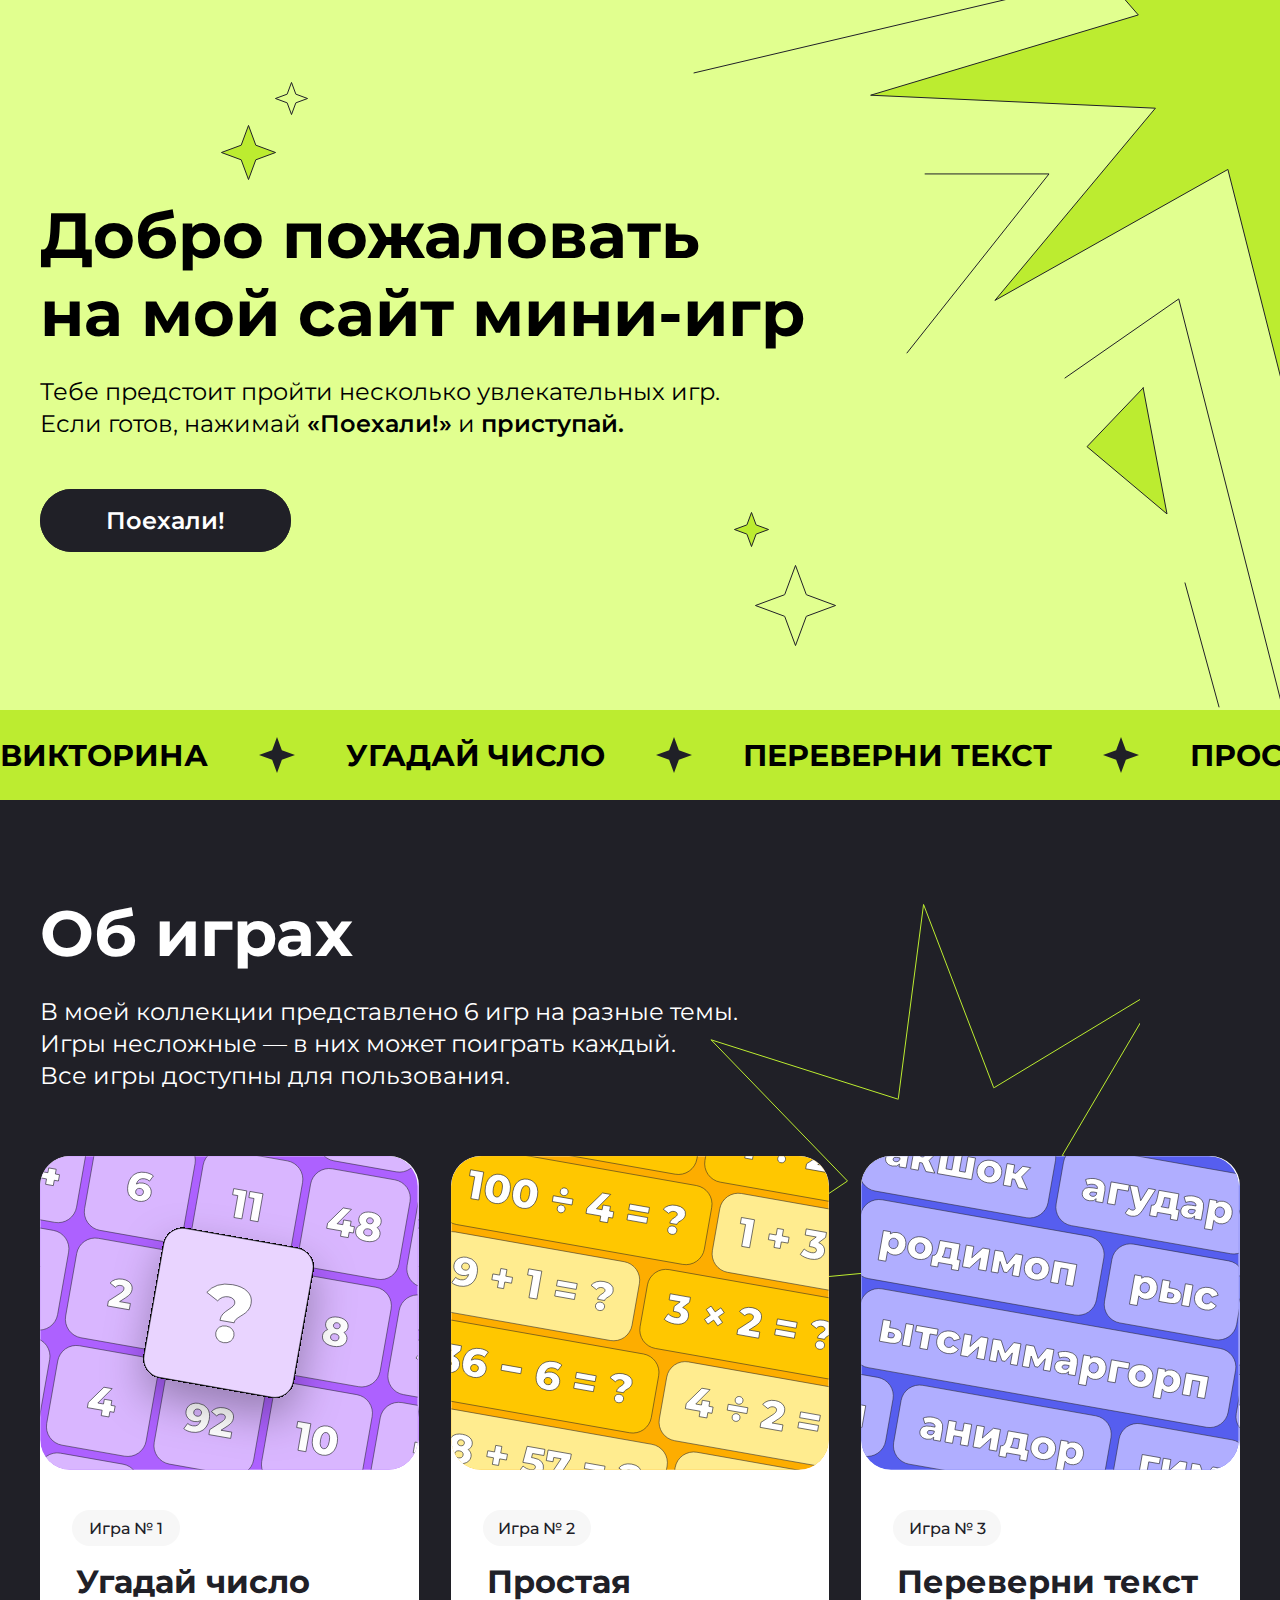
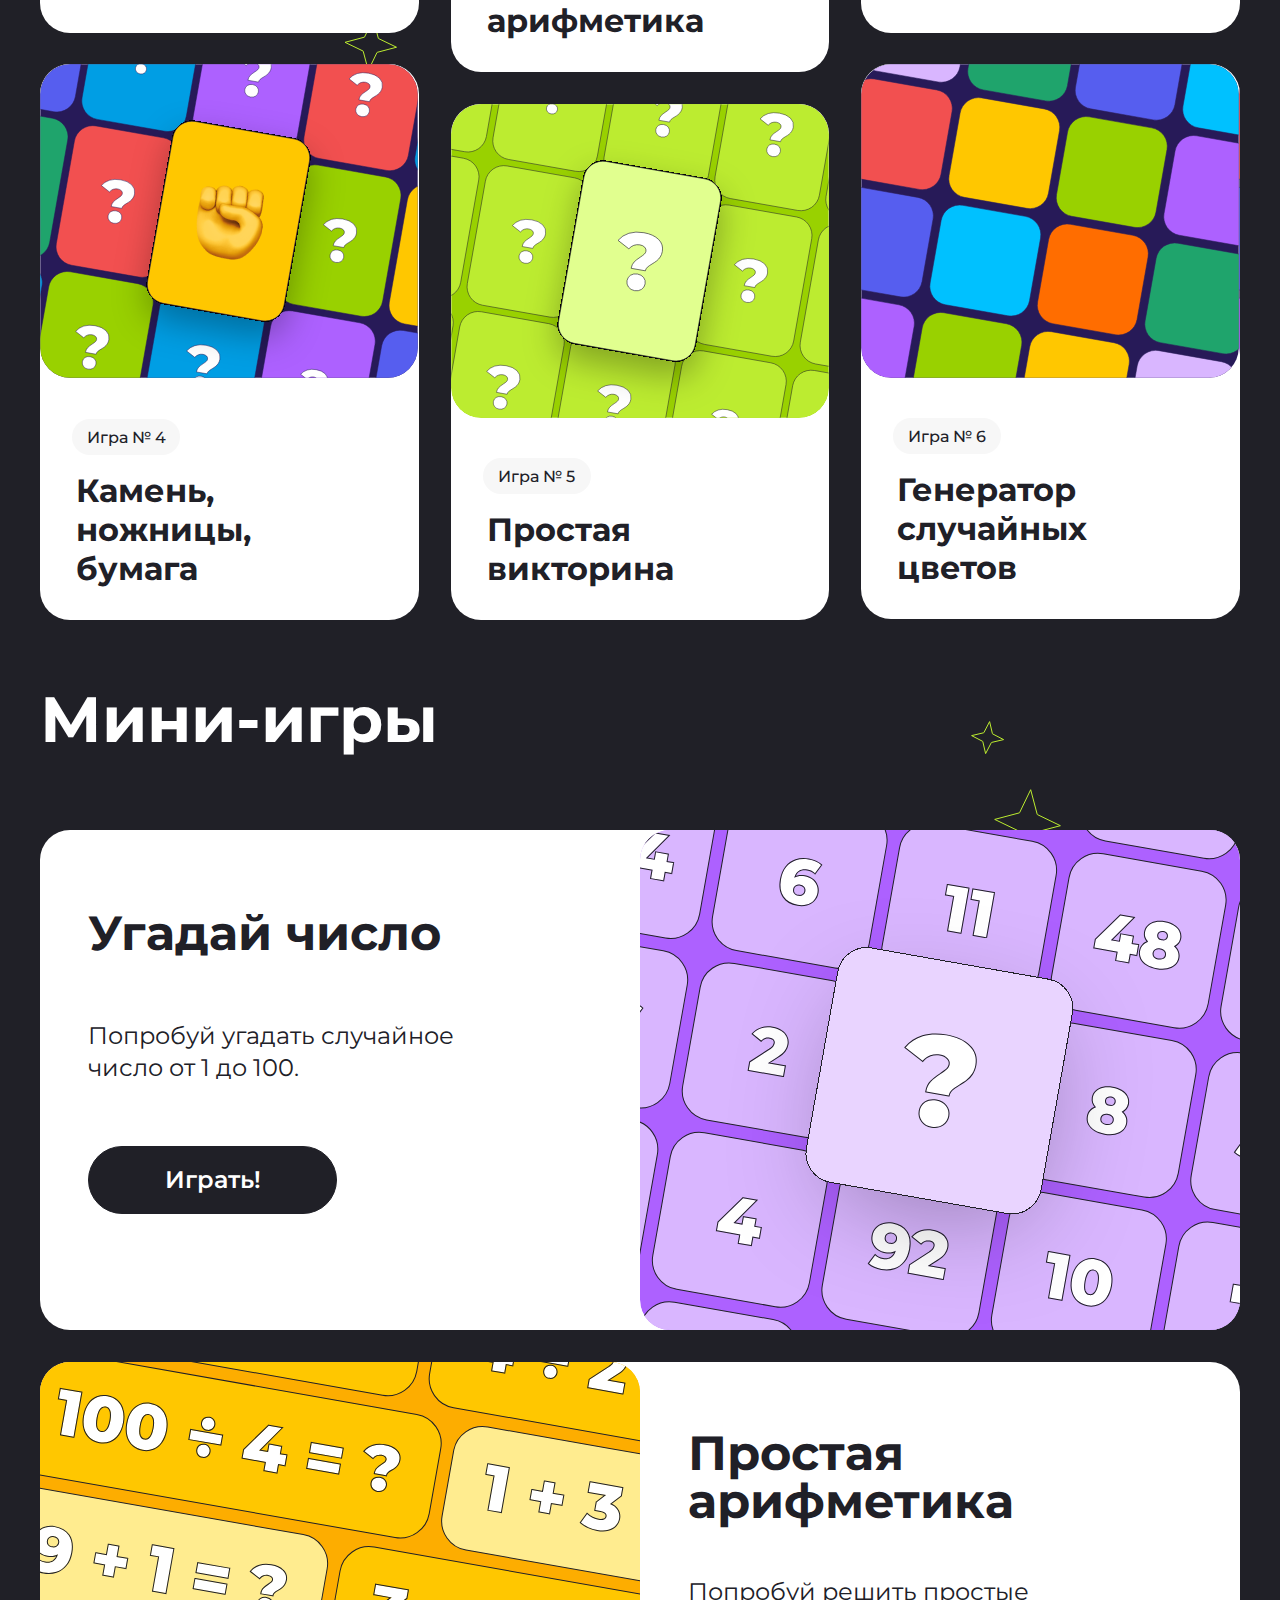
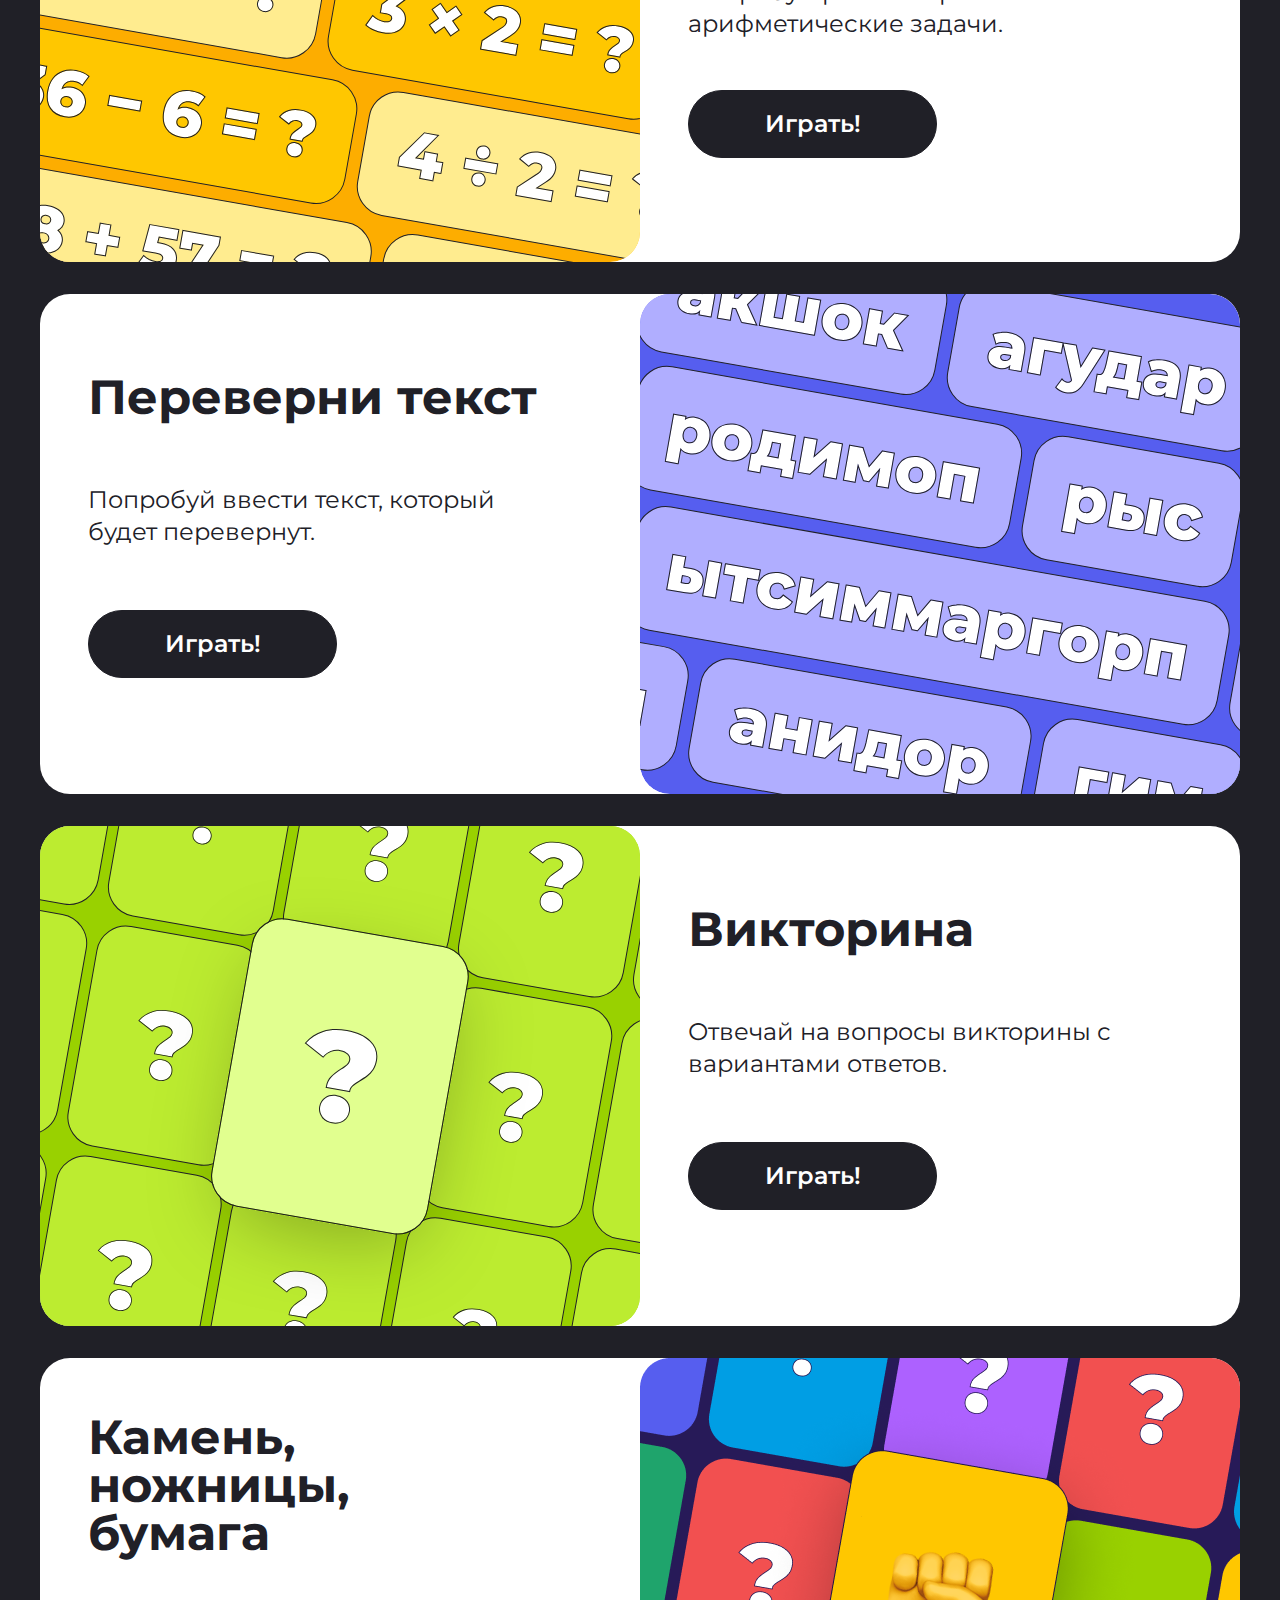
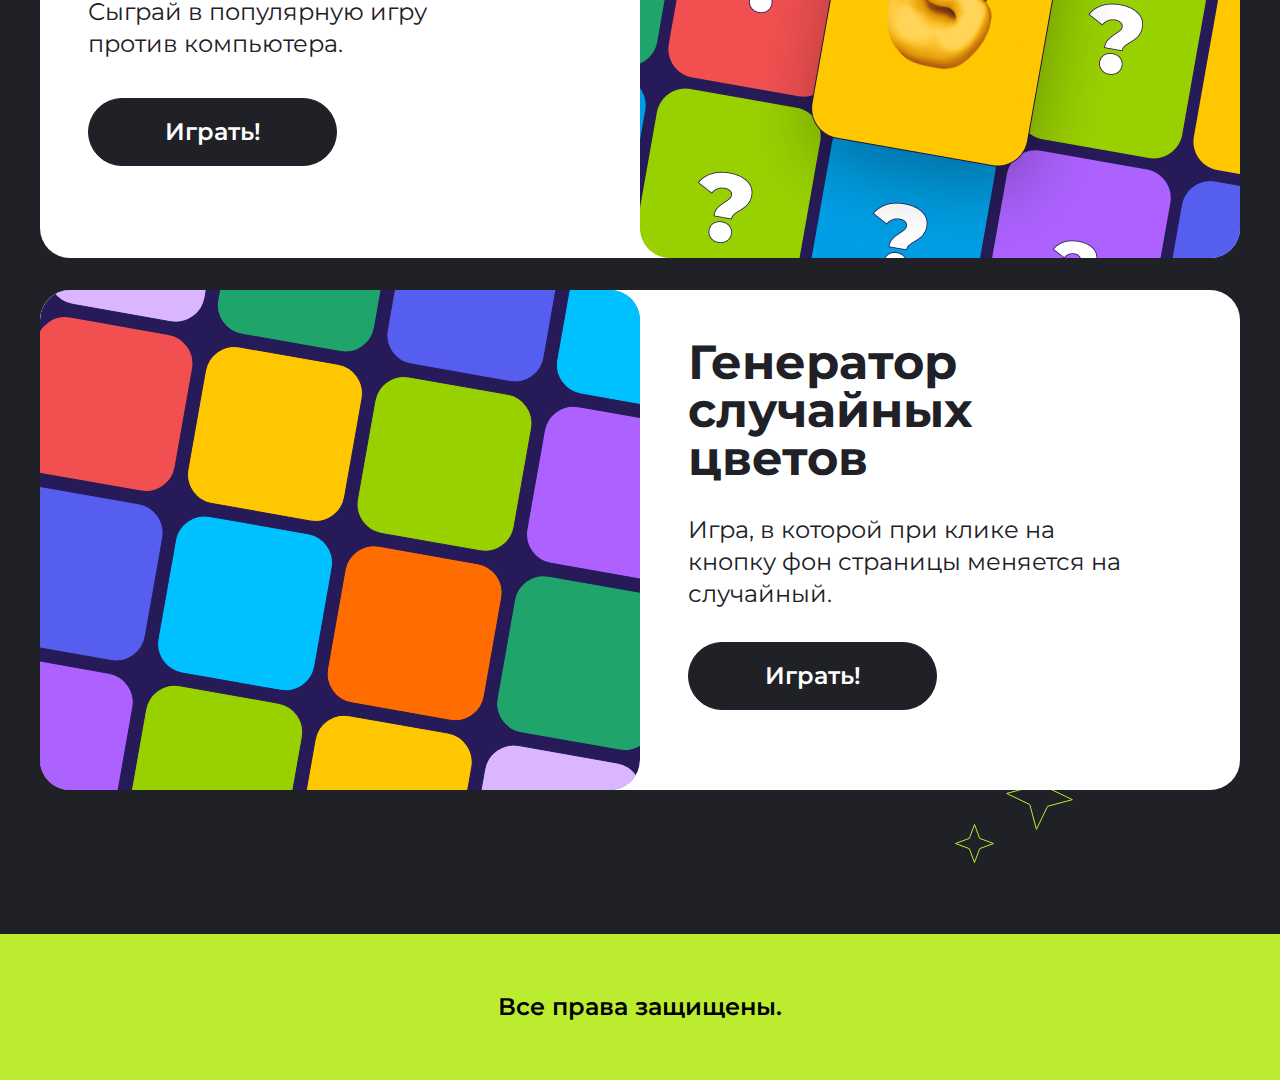
==== commit ebb93503: "Исправил ошибки, конечный вариант" ====
--- a/index.html
+++ b/index.html
@@ -14,7 +14,7 @@
     <section class="header center">   
         <p class="header__welcome">Добро пожаловать <br> на мой сайт  мини-игр</p>
         <p class="header__text">Тебе предстоит пройти несколько увлекательных игр. <br> Если готов, нажимай <span class="header__text-go">«Поехали!»</span> и <span class="header__text-go">приступай.</span></p>
-        <a type="submit" class="button-go" href="#">Поехали!</a>
+        <a type="" class="button-go" href="#">Поехали!</a>
     </section>
     <!--  Полоса для анимации  -->
     <section class="scrollbar">
@@ -52,32 +52,32 @@
             Все игры доступны для пользования.
         </p>
         <div class="games__img-container">
-            <a class="games__card" href="#">
+            <a class="games__card" href="game1">
                 <div class="games__item games__item--1"></div>
                 <div class="games__number">Игра № 1</div>
                 <div class="games__text">Угадай число</div>
             </a>
-            <a class="games__card" href="#">
+            <a class="games__card" href="game2">
                 <div class="games__item games__item--2"></div>
                 <div class="games__number">Игра № 2</div>
                 <div class="games__text">Простая арифметика</div>
             </a>
-            <a class="games__card" href="#">
+            <a class="games__card" href="game3">
                 <div class="games__item games__item--3"></div>
                 <div class="games__number">Игра № 3</div>
                 <div class="games__text">Переверни текст</div>
             </a>
-            <a class="games__card games__card--top" href="#">
+            <a class="games__card games__card--top" href="game4">
                 <div class="games__item games__item--4"></div>
                 <div class="games__number">Игра № 4</div>
                 <div class="games__text">Камень, ножницы, <br> бумага</div>
             </a>
-            <a class="games__card" href="#">
+            <a class="games__card" href="game5">
                 <div class="games__item games__item--5"></div>
                 <div class="games__number">Игра № 5</div>
                 <div class="games__text">Простая викторина</div>
             </a>
-            <a class="games__card games__card--top" href="#">
+            <a class="games__card games__card--top" href="game6">
                 <div class="games__item games__item--6"></div>
                 <div class="games__number">Игра № 6</div>
                 <div class="games__text">Генератор случайных цветов</div>
@@ -88,51 +88,51 @@
     <section class="game center">
         <h2 class="game__title" id="Мини-игры">Мини-игры</h2>
         <div class="game__img-container">
-            <div class="game__card" href="#">
+            <div class="game__card" >
                 <div class="game__box">
                     <div class="game__text">Угадай число</div>
                     <p class="game__description">Попробуй угадать случайное <br> число от 1 до 100.</p>
-                    <a type="submit" class="game__button" href="#">Играть!</a>
+                    <a type="" class="game__button" id="game1">Играть!</a>
                 </div>
                 <img src="img/gameone.svg" alt="" class="game__unit">
             </div>
-            <div class="game__card-back" href="#">
+            <div class="game__card-back">
                 <div class="game__box">
                     <div class="game__text">Простая арифметика</div>
                     <p class="game__description">Попробуй решить простые арифметические задачи.</p>
-                    <a type="submit" class="game__button" href="#">Играть!</a>
+                    <a type="" class="game__button" id="game2">Играть!</a>
                 </div>
                 <img src="img/gametwo.svg" alt="" class="game__unit">
             </div>
-            <div class="game__card" href="#">
+            <div class="game__card">
                 <div class="game__box">
                     <div class="game__text">Переверни текст</div>
                     <p class="game__description">Попробуй ввести текст, который будет перевернут.</p>
-                    <a type="submit" class="game__button" href="#">Играть!</a>
+                    <a type="" class="game__button" id="game3">Играть!</a>
                 </div>
                 <img src="img/gametree.svg" alt="" class="game__unit">
             </div>
-            <div class="game__card-back" href="#">
+            <div class="game__card-back">
                 <div class="game__box">
                     <div class="game__text">Викторина</div>
                     <p class="game__description">Отвечай на вопросы викторины с вариантами ответов.</p>
-                    <a type="submit" class="game__button" href="#">Играть!</a>
+                    <a type="" class="game__button" id="game4">Играть!</a>
                 </div>
                 <img src="img/gamefour.svg" alt="" class="game__unit">
             </div>
-            <div class="game__card" href="#">
+            <div class="game__card">
                 <div class="game__box">
                     <div class="game__text">Камень, <br> ножницы, <br> бумага</div>
                     <p class="game__description">Сыграй в популярную игру <br> против компьютера.</p>
-                    <a type="submit" class="game__button" href="#">Играть!</a>
+                    <a type="" class="game__button" id="game5">Играть!</a>
                 </div>
                 <img src="img/gamefive.png" alt="" class="game__unit">
             </div>
-            <div class="game__card-back" href="#">
+            <div class="game__card-back">
                 <div class="game__box">
                     <div class="game__text">Генератор случайных цветов</div>
                     <p class="game__description">Игра, в которой при клике на кнопку фон страницы меняется на случайный.</p>
-                    <a type="submit" class="game__button" href="#">Играть!</a>
+                    <a type="" class="game__button" id="game6">Играть!</a>
                 </div>
                 <img src="img/gamesix.svg" alt="" class="game__unit">
             </div>
--- a/style.css
+++ b/style.css
@@ -25,8 +25,9 @@
 .header {
   height: 710px;
   background: #E1FF8F;
-  background: url(img/Star\ 3.svg) left 63px top 94px/35px no-repeat, url(img/Star\ 5.svg) right 63px top 94px/57px no-repeat, url(img/Star\ 2.svg) bottom right/37px no-repeat, url(img/Star\ 4.svg) bottom right/84px no-repeat, url(img/largestar2.png) right -350px/1074px 1130px no-repeat, url(img/fon.svg) center/100% no-repeat;
-  background-position: 23% 10%, 19% 17%, 57% 65%, 61% 75%, 132% 108%;
+  background-image: url(img/starfon.svg), url(img/Star\ 2.svg), url(img/Star\ 3.svg), url(img/Star\ 4.svg), url(img/Star\ 5.svg);
+  background-position: 100% 91%, 18% 19%, 22% 12%, 63% 90%, 59% 76%;
+  background-repeat: no-repeat;
 }
 
 .header__welcome {
@@ -116,8 +117,8 @@
   background: #202027;
   padding-top: 94px;
   background-image: url(imgmini/Star\ 1.svg), url(imgmini/Star\ 11.svg), url(imgmini/Star\ 12.svg);
-  background-position: 78% 13%, 22% 55%, 24% 60%;
   background-repeat: no-repeat;
+  background-position: 83% 12%, 26% 55%, 28% 60%;
 }
 
 .games__title {
@@ -243,9 +244,9 @@
   align-self: stretch;
   background: #202027;
   padding-top: 64px;
-  background-image: url(imgmini/Star\ 11.svg), url(imgmini/Star\ 12.svg);
-  background-position: 72% 4%, 75% 5%;
+  background-image: url(imgmini/Star\ 7.svg), url(imgmini/Star\ 6.svg), url(imgmini/Star\ 10.svg), url(imgmini/Star\ 6.svg);
   background-repeat: no-repeat;
+  background-position: 78% 3%, 82% 5%, 77% 98%, 83% 97%;
 }
 
 .game__title {
@@ -437,6 +438,7 @@
     height: 19px;
   }
   .games {
+    background-image: none;
     padding-top: inherit;
   }
   .games__title {
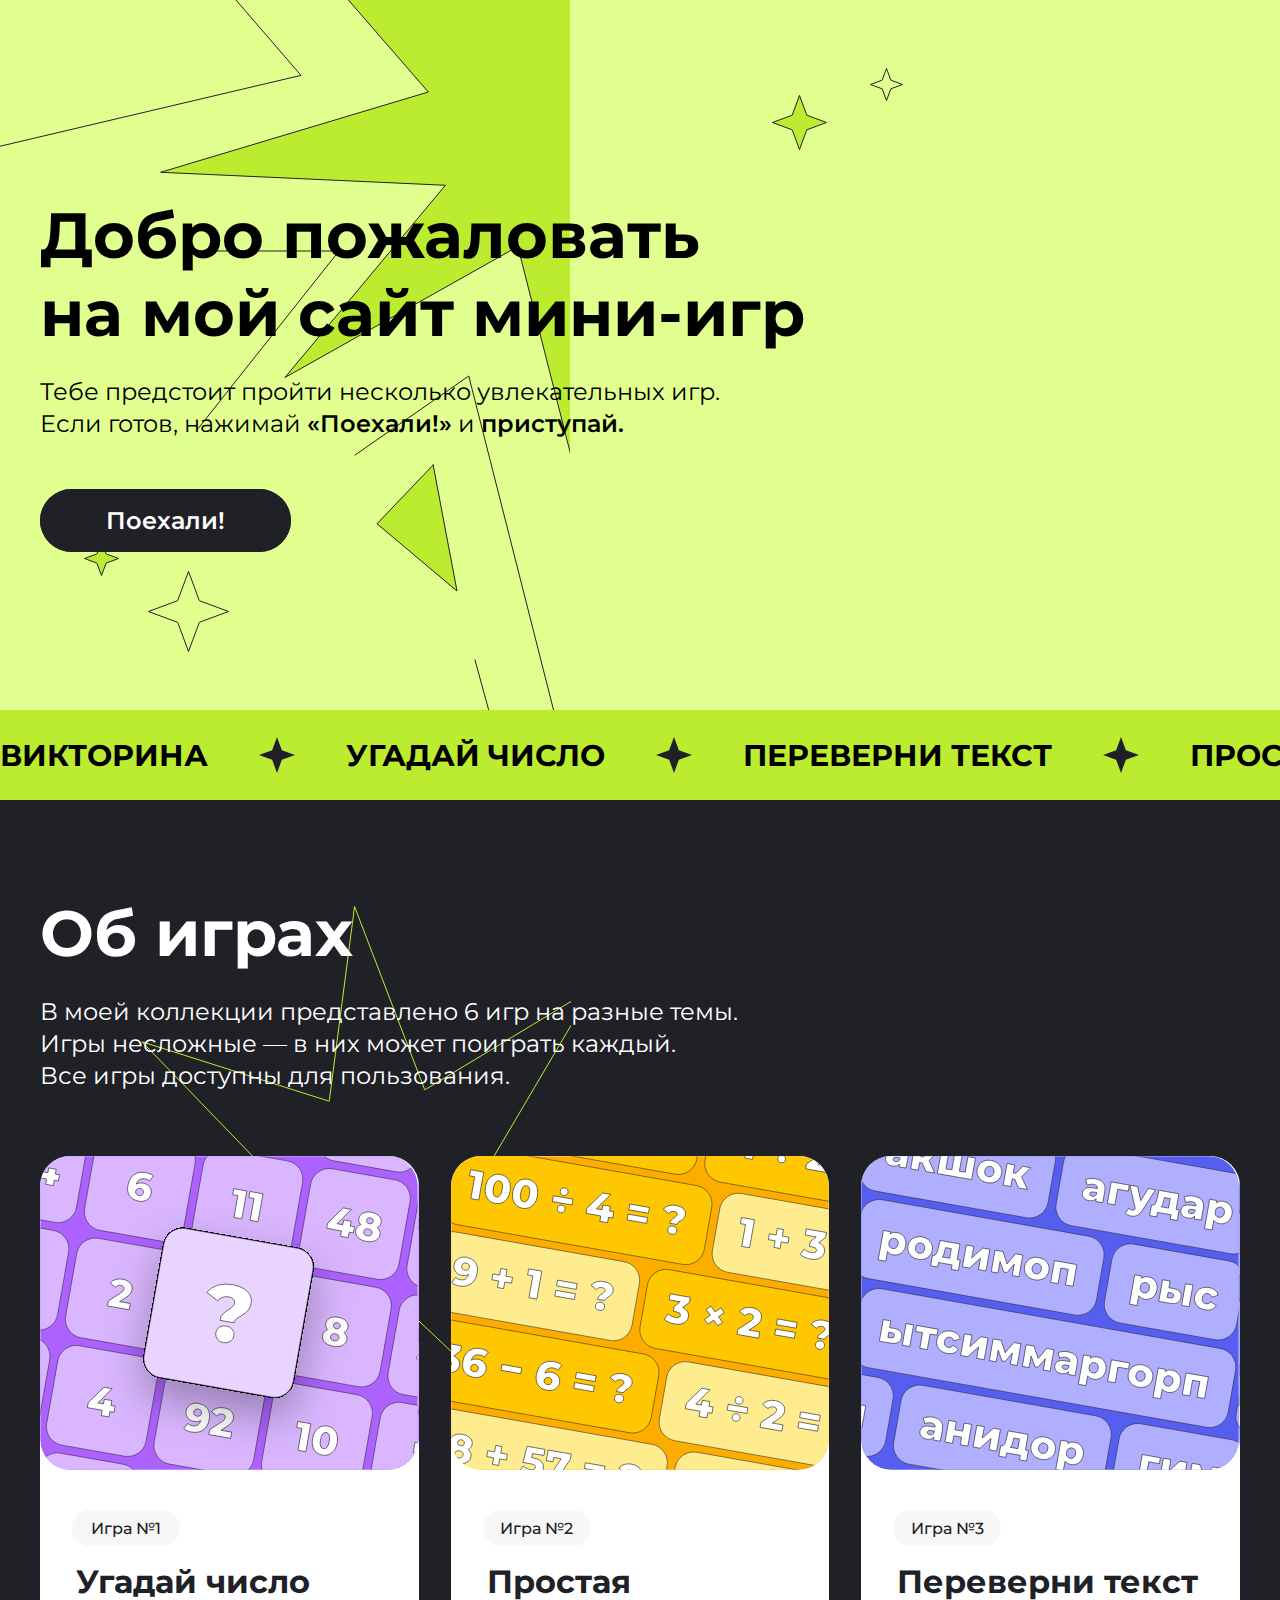
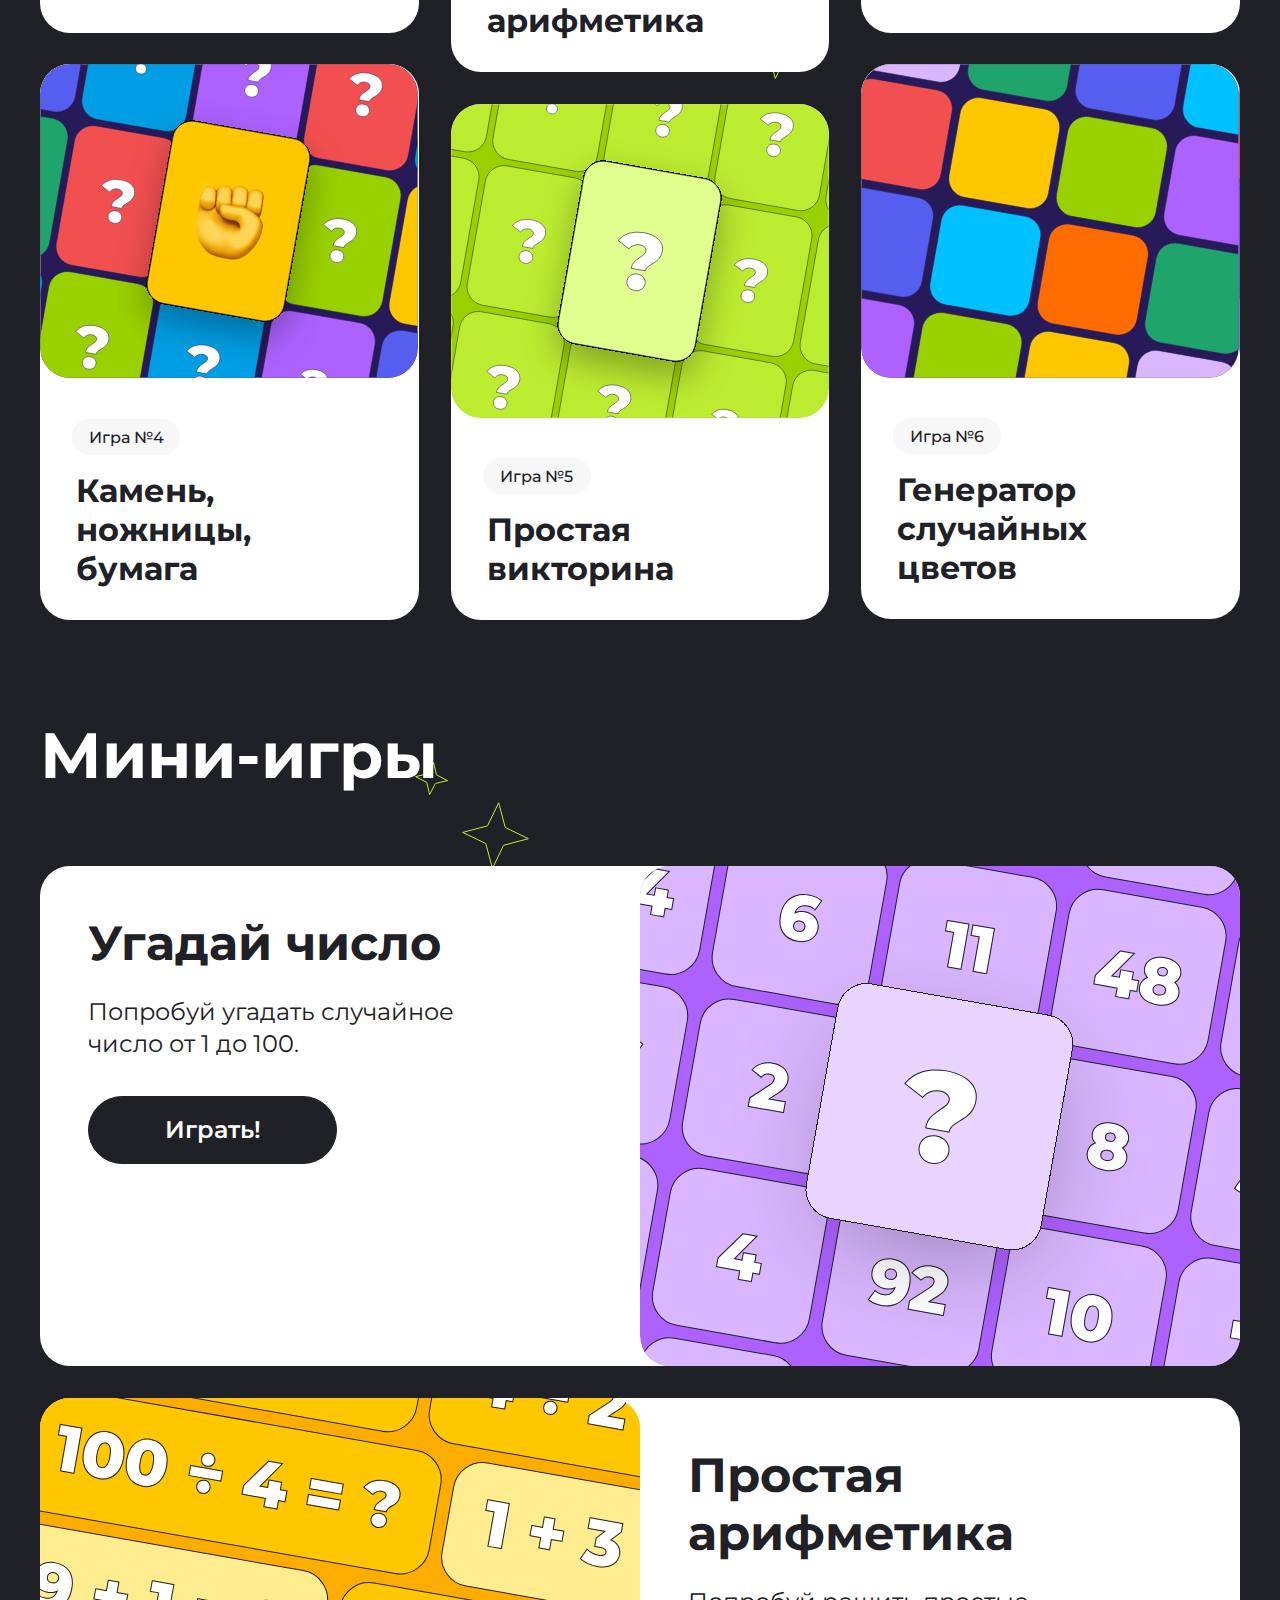
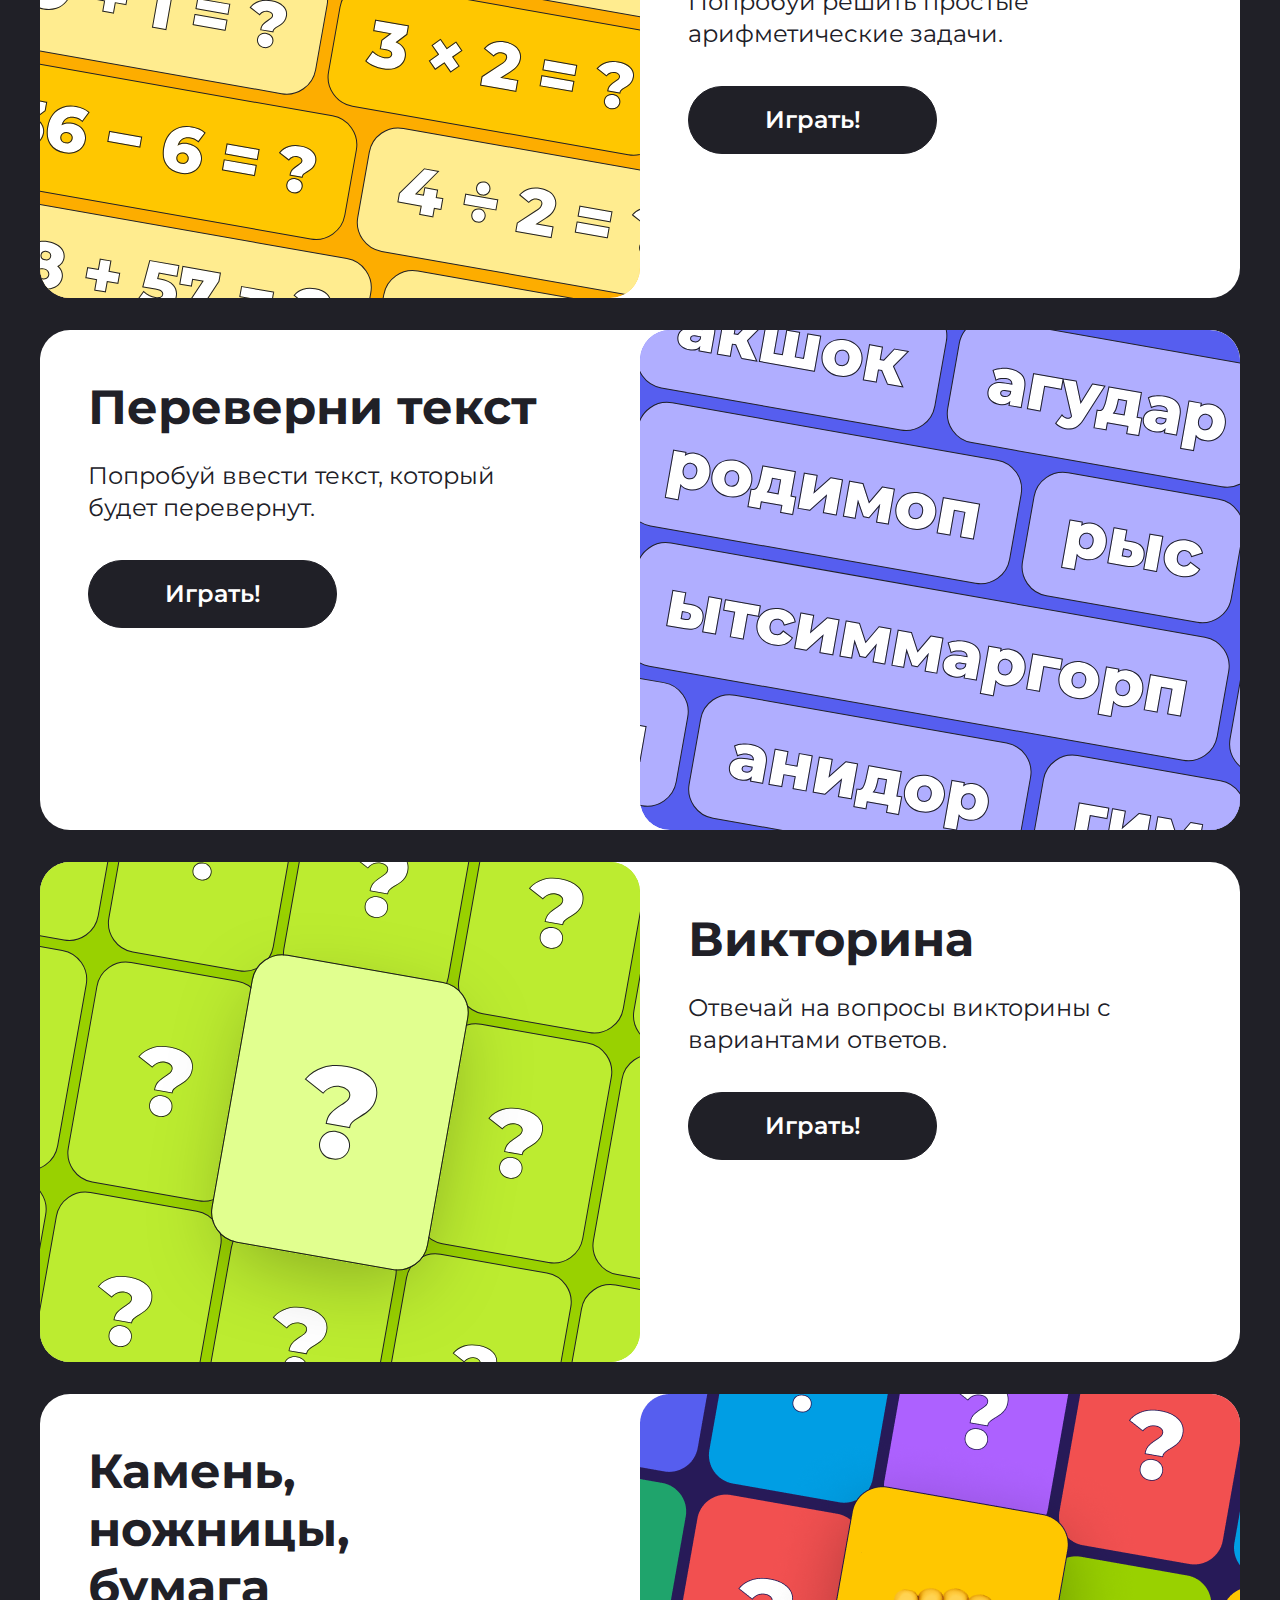
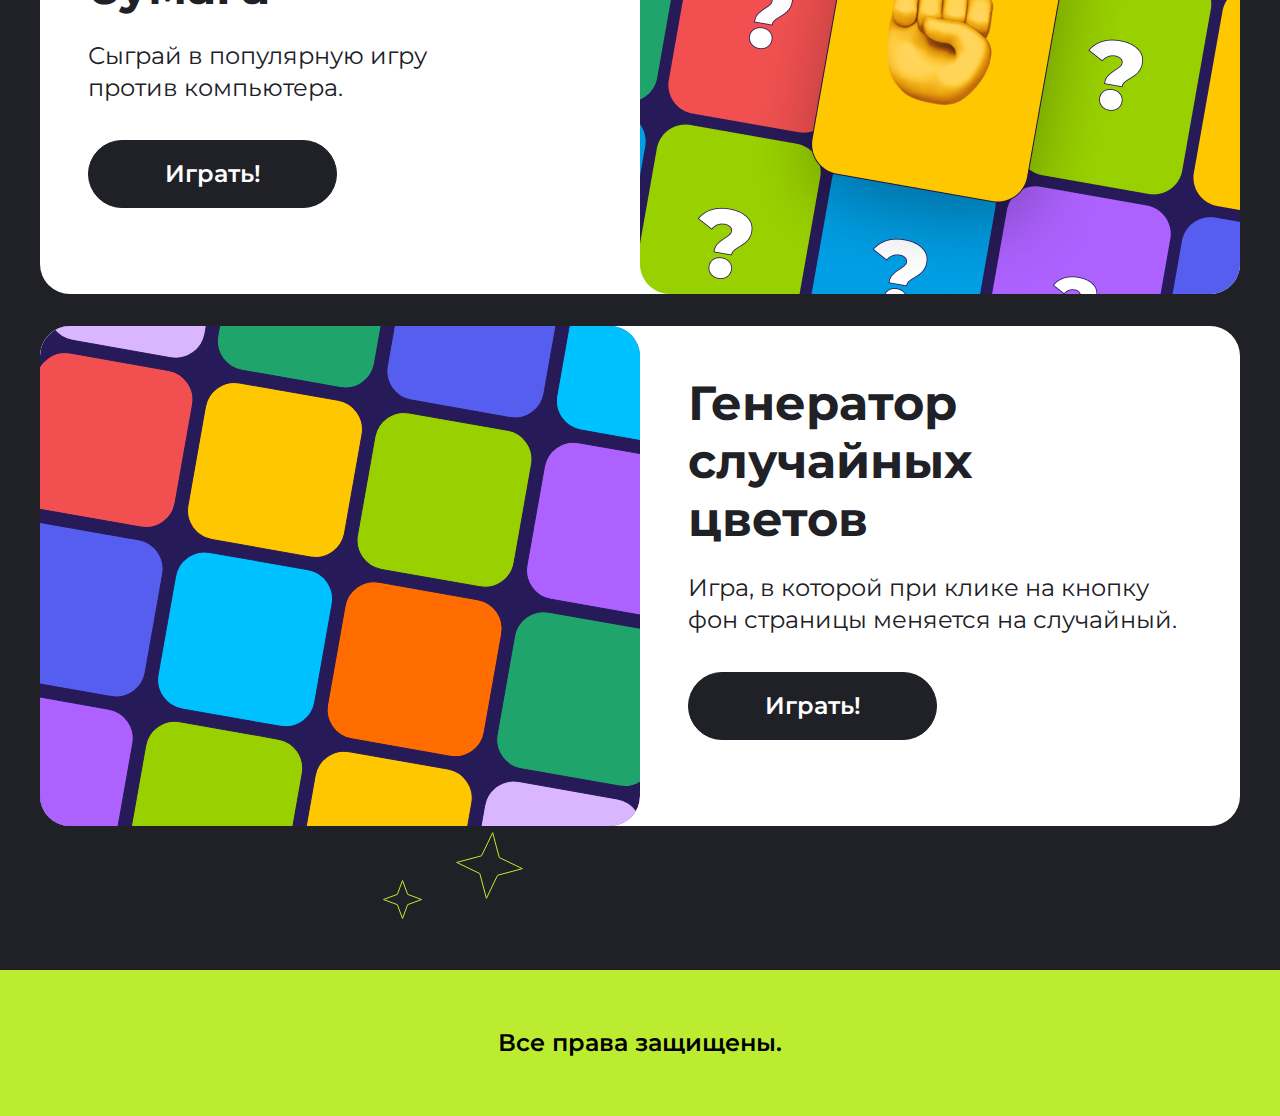
==== commit f0078bbf: "Конечный вариант" ====
--- a/index.html
+++ b/index.html
@@ -54,32 +54,32 @@
         <div class="games__img-container">
             <a class="games__card" href="game1">
                 <div class="games__item games__item--1"></div>
-                <div class="games__number">Игра № 1</div>
+                <div class="games__number">Игра №1</div>
                 <div class="games__text">Угадай число</div>
             </a>
             <a class="games__card" href="game2">
                 <div class="games__item games__item--2"></div>
-                <div class="games__number">Игра № 2</div>
+                <div class="games__number">Игра №2</div>
                 <div class="games__text">Простая арифметика</div>
             </a>
             <a class="games__card" href="game3">
                 <div class="games__item games__item--3"></div>
-                <div class="games__number">Игра № 3</div>
+                <div class="games__number">Игра №3</div>
                 <div class="games__text">Переверни текст</div>
             </a>
             <a class="games__card games__card--top" href="game4">
                 <div class="games__item games__item--4"></div>
-                <div class="games__number">Игра № 4</div>
+                <div class="games__number">Игра №4</div>
                 <div class="games__text">Камень, ножницы, <br> бумага</div>
             </a>
             <a class="games__card" href="game5">
                 <div class="games__item games__item--5"></div>
-                <div class="games__number">Игра № 5</div>
+                <div class="games__number">Игра №5</div>
                 <div class="games__text">Простая викторина</div>
             </a>
             <a class="games__card games__card--top" href="game6">
                 <div class="games__item games__item--6"></div>
-                <div class="games__number">Игра № 6</div>
+                <div class="games__number">Игра №6</div>
                 <div class="games__text">Генератор случайных цветов</div>
             </a>
         </div>
@@ -107,7 +107,7 @@
             <div class="game__card">
                 <div class="game__box">
                     <div class="game__text">Переверни текст</div>
-                    <p class="game__description">Попробуй ввести текст, который будет перевернут.</p>
+                    <p class="game__description">Попробуй ввести текст, который <br>будет перевернут.</p>
                     <a type="" class="game__button" id="game3">Играть!</a>
                 </div>
                 <img src="img/gametree.svg" alt="" class="game__unit">
@@ -130,7 +130,7 @@
             </div>
             <div class="game__card-back">
                 <div class="game__box">
-                    <div class="game__text">Генератор случайных цветов</div>
+                    <div class="game__text">Генератор случайных <br> цветов</div>
                     <p class="game__description">Игра, в которой при клике на кнопку фон страницы меняется на случайный.</p>
                     <a type="" class="game__button" id="game6">Играть!</a>
                 </div>
--- a/style.css
+++ b/style.css
@@ -26,8 +26,9 @@
   height: 710px;
   background: #E1FF8F;
   background-image: url(img/starfon.svg), url(img/Star\ 2.svg), url(img/Star\ 3.svg), url(img/Star\ 4.svg), url(img/Star\ 5.svg);
-  background-position: 100% 91%, 18% 19%, 22% 12%, 63% 90%, 59% 76%;
+  background-position: right 710px bottom -85px, left 771px top 94px, left 869px top 67px, right 1050px top 570px, right 1160px top 540px;
   background-repeat: no-repeat;
+  position: relative;
 }
 
 .header__welcome {
@@ -117,8 +118,9 @@
   background: #202027;
   padding-top: 94px;
   background-image: url(imgmini/Star\ 1.svg), url(imgmini/Star\ 11.svg), url(imgmini/Star\ 12.svg);
+  background-position: right 709px top 104px, left 735px top 770px, left 750px top 825px;
   background-repeat: no-repeat;
-  background-position: 83% 12%, 26% 55%, 28% 60%;
+  padding-bottom: 50px;
 }
 
 .games__title {
@@ -140,11 +142,8 @@
 }
 
 .games__img-container {
-  max-height: 1060px;
-  max-width: 1200px;
   display: grid;
   grid-template-columns: repeat(12, 1fr);
-  grid-template-rows: repeat(3, 1fr);
   gap: 32px;
   align-items: start;
   margin-top: 40px;
@@ -243,10 +242,10 @@
   gap: 24px;
   align-self: stretch;
   background: #202027;
-  padding-top: 64px;
+  padding-top: 46px;
   background-image: url(imgmini/Star\ 7.svg), url(imgmini/Star\ 6.svg), url(imgmini/Star\ 10.svg), url(imgmini/Star\ 6.svg);
   background-repeat: no-repeat;
-  background-position: 78% 3%, 82% 5%, 77% 98%, 83% 97%;
+  background-position: right 830px top 91px, right 750px top 131px, right 857px bottom 50px, right 756px bottom 70px;
 }
 
 .game__title {
@@ -265,6 +264,7 @@
   line-height: 32px;
   letter-spacing: 0px;
   vertical-align: middle;
+  padding-bottom: 36px;
 }
 
 .game__unit {
@@ -313,11 +313,9 @@
 .game__box {
   display: flex;
   flex-direction: column;
-  gap: 32px;
   flex-wrap: nowrap;
-  justify-content: space-evenly;
   align-items: flex-start;
-  margin: 48px 100px 85px 48px;
+  margin: 48px 55px 50px 48px;
 }
 
 .stone {
@@ -349,9 +347,9 @@
   text-align: left;
   font-weight: 700;
   font-size: 48px;
-  line-height: 100%;
   letter-spacing: 0px;
   vertical-align: middle;
+  padding-bottom: 24px;
 }
 
 .game__button {
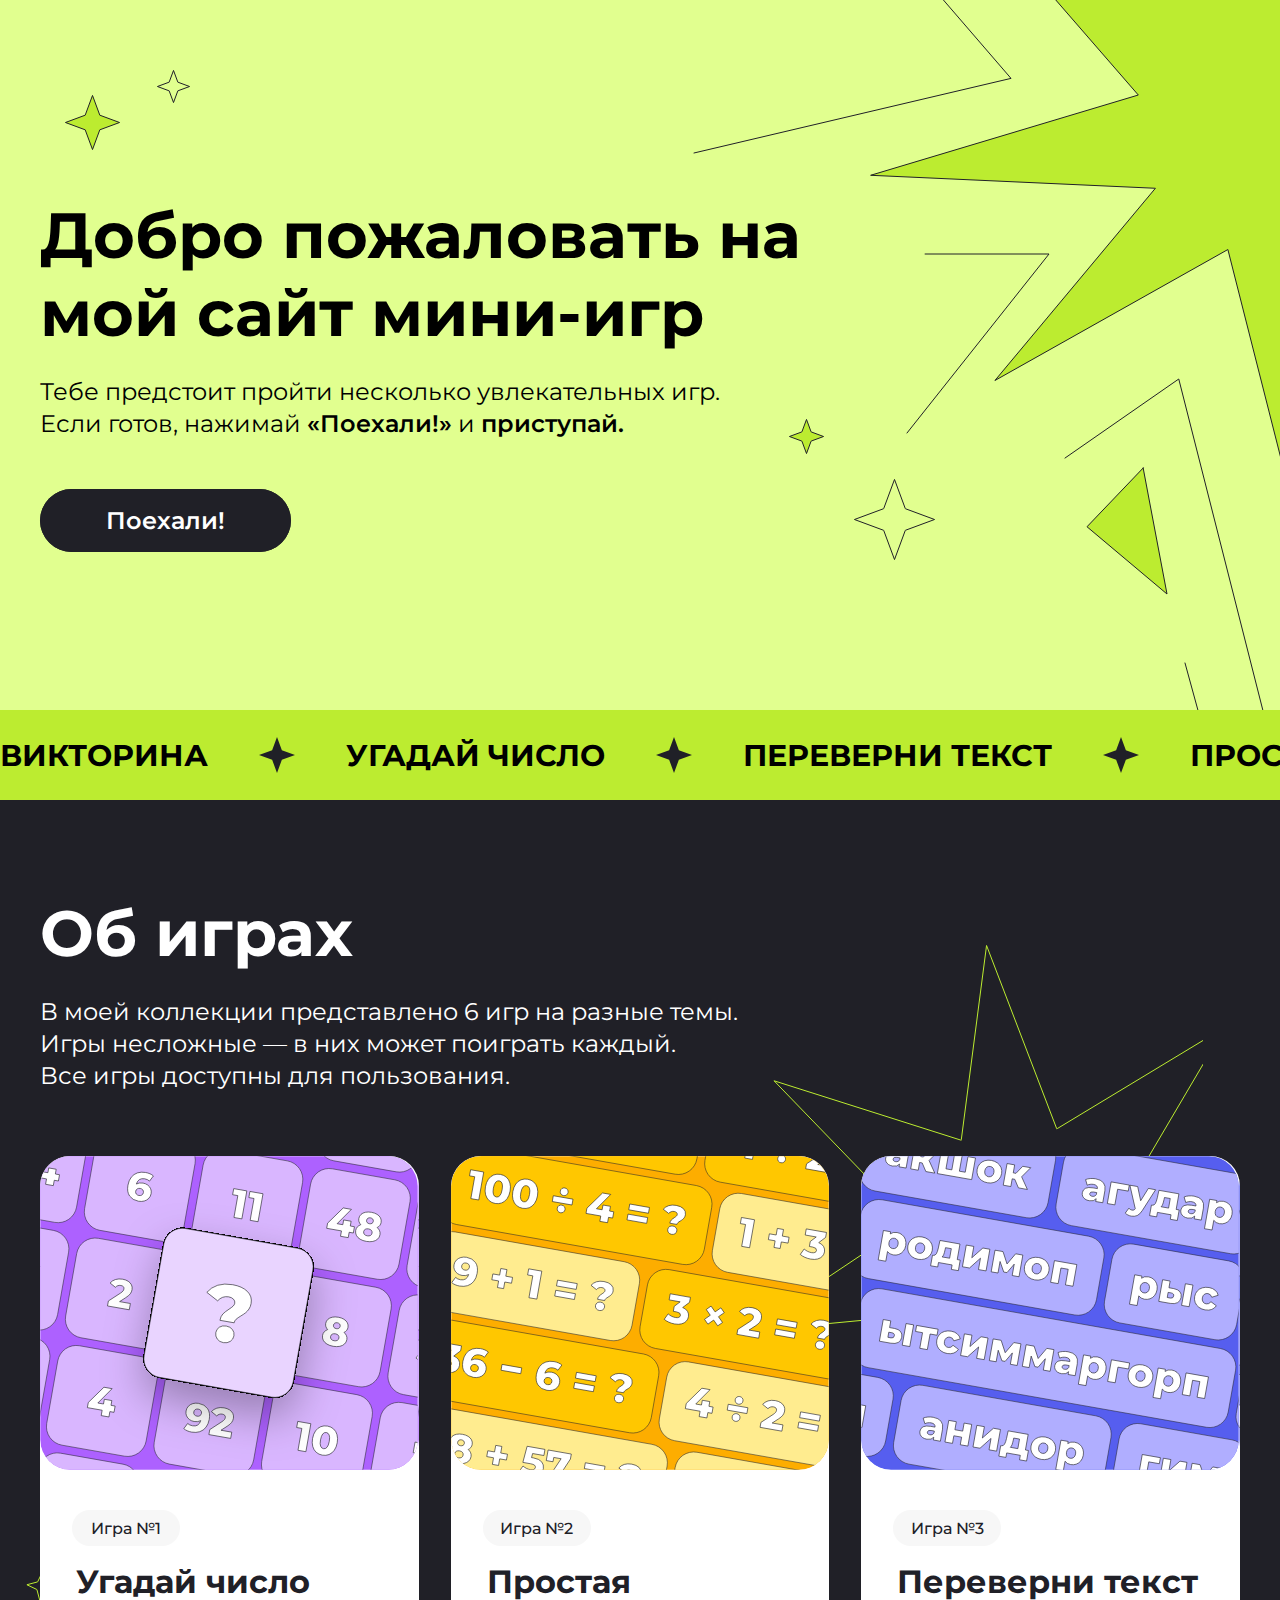
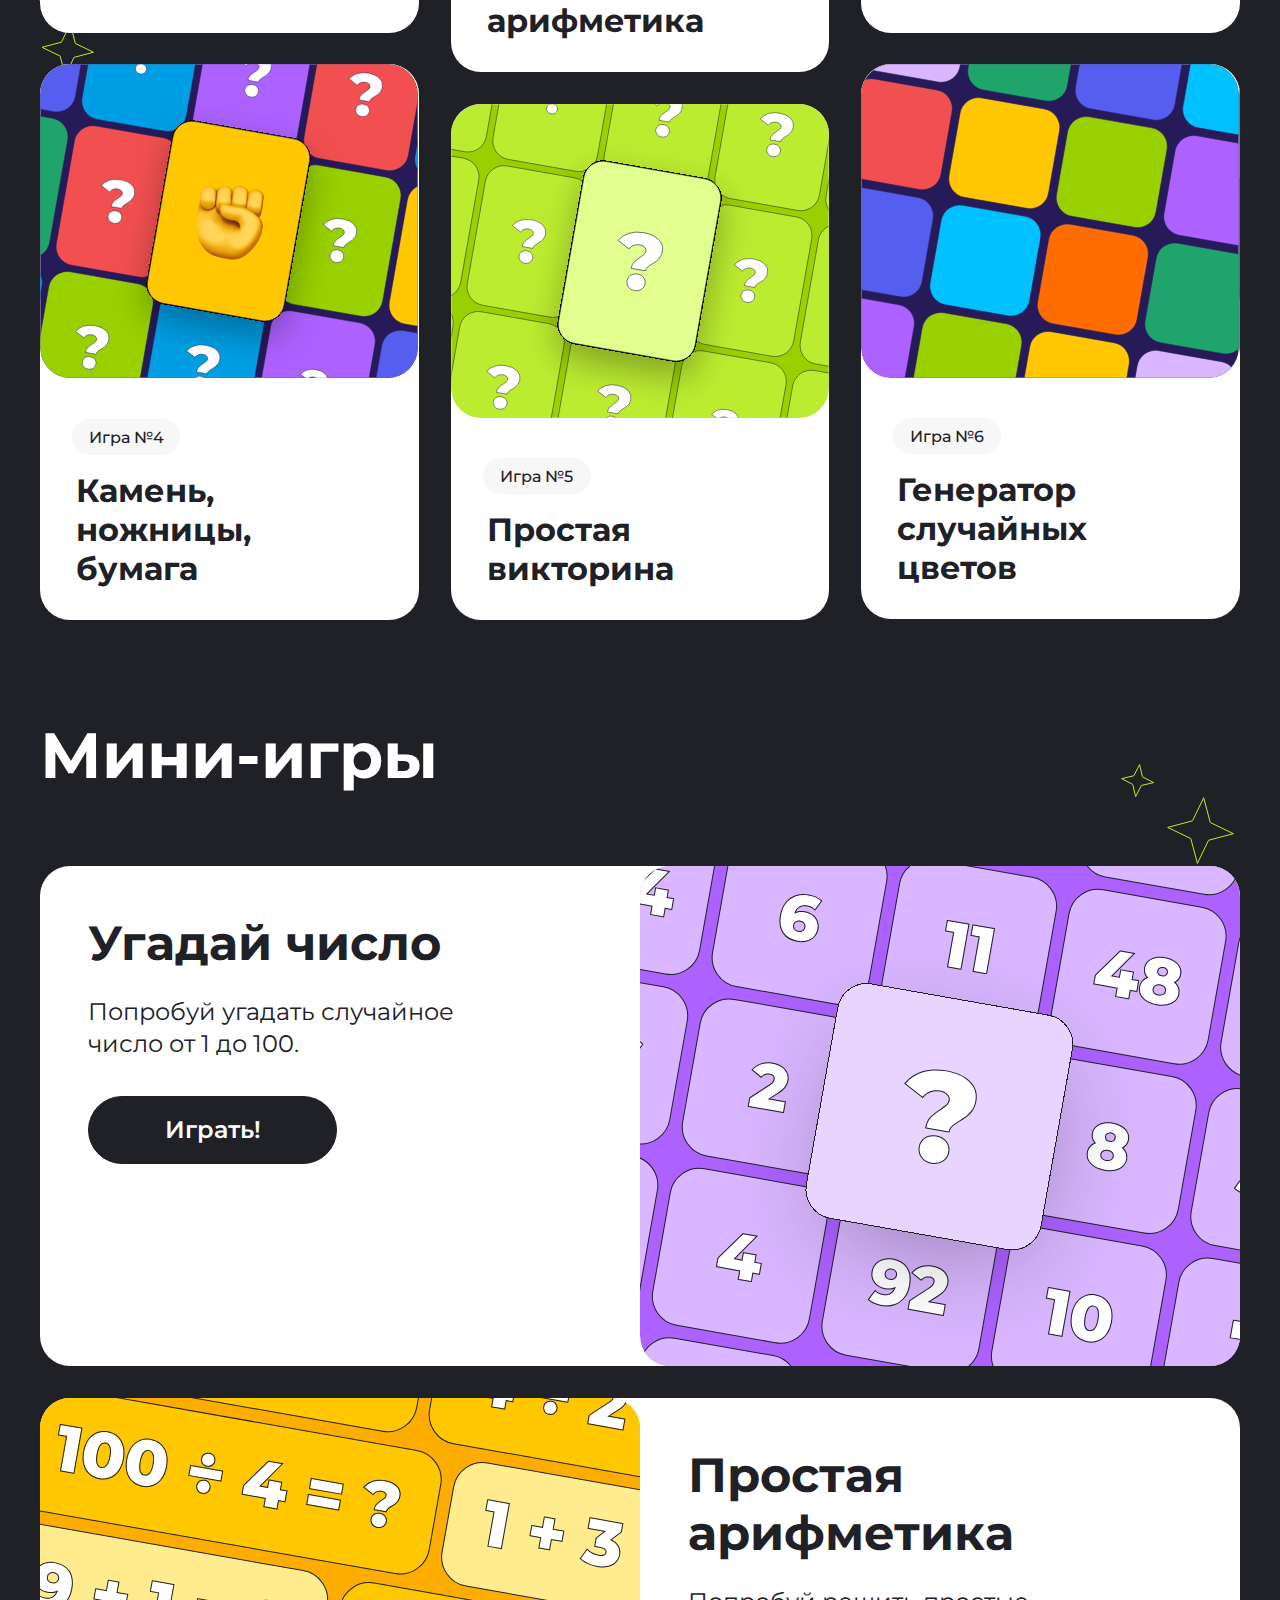
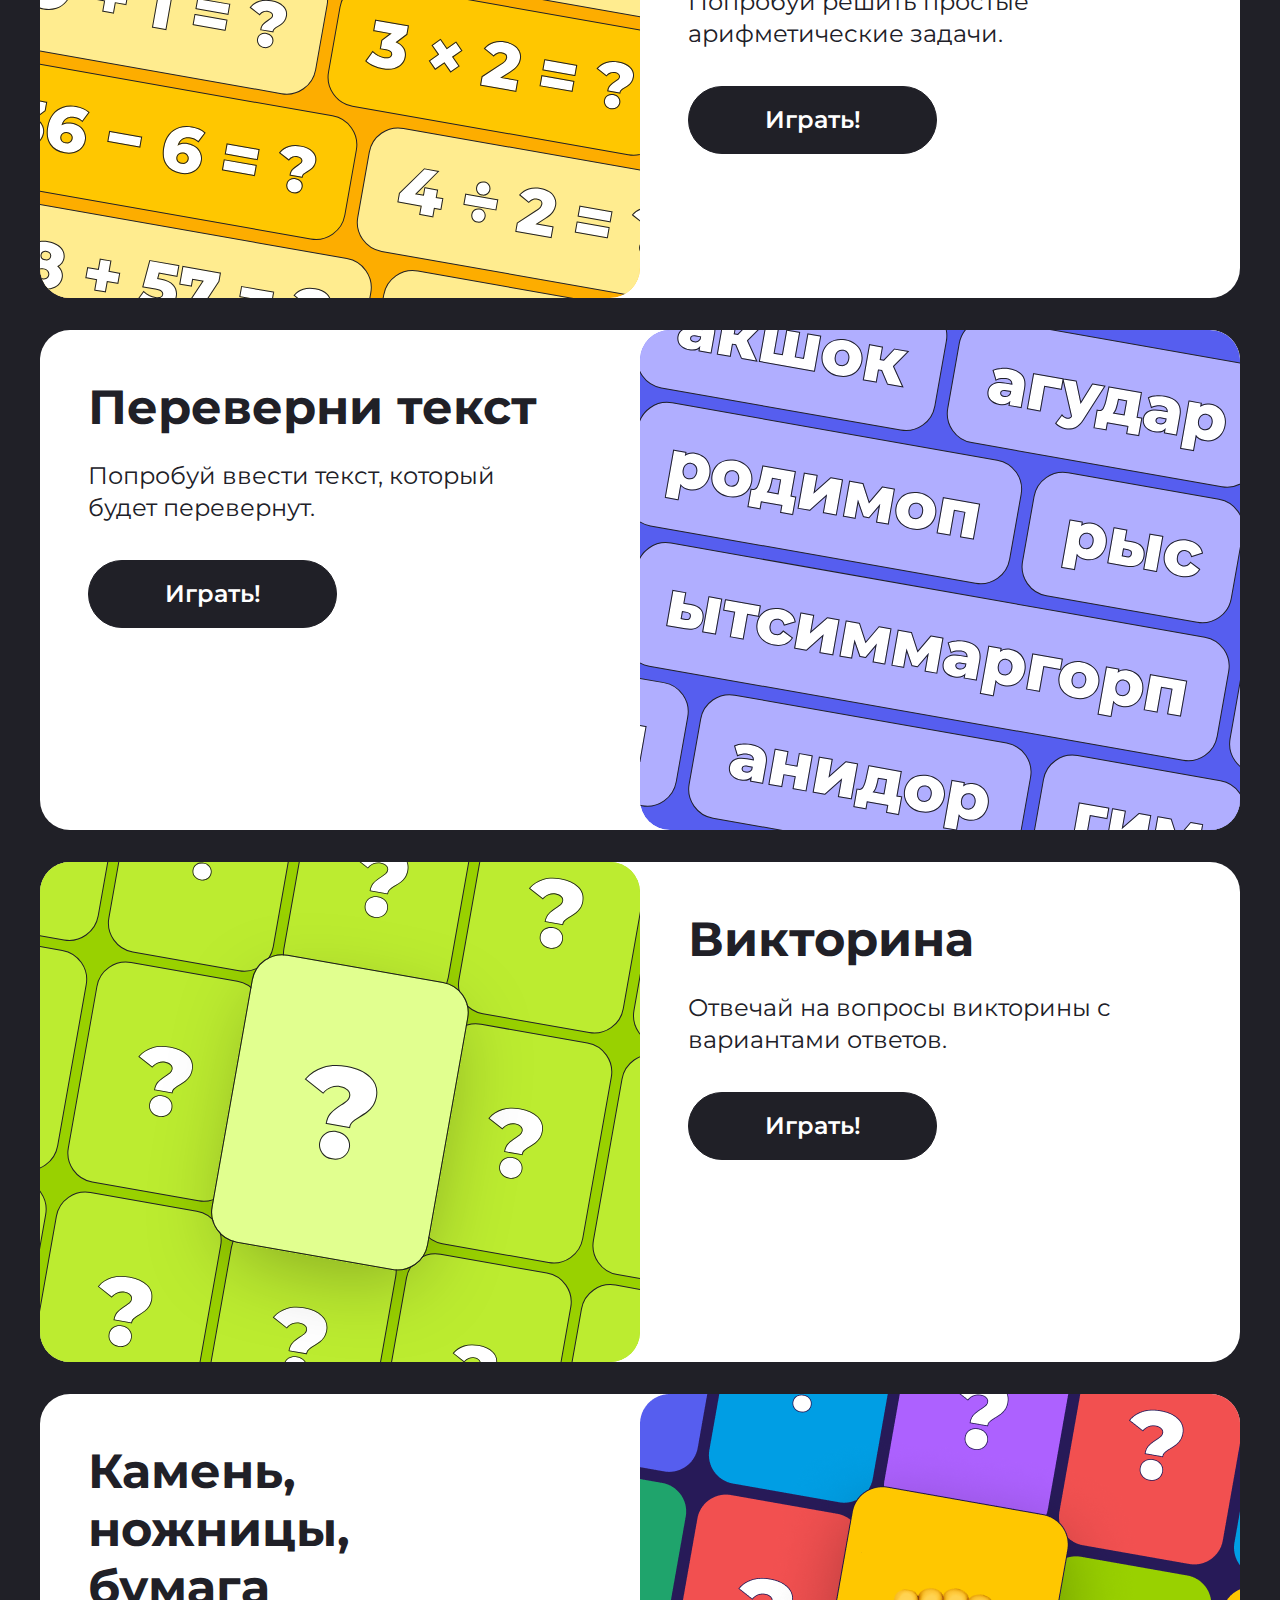
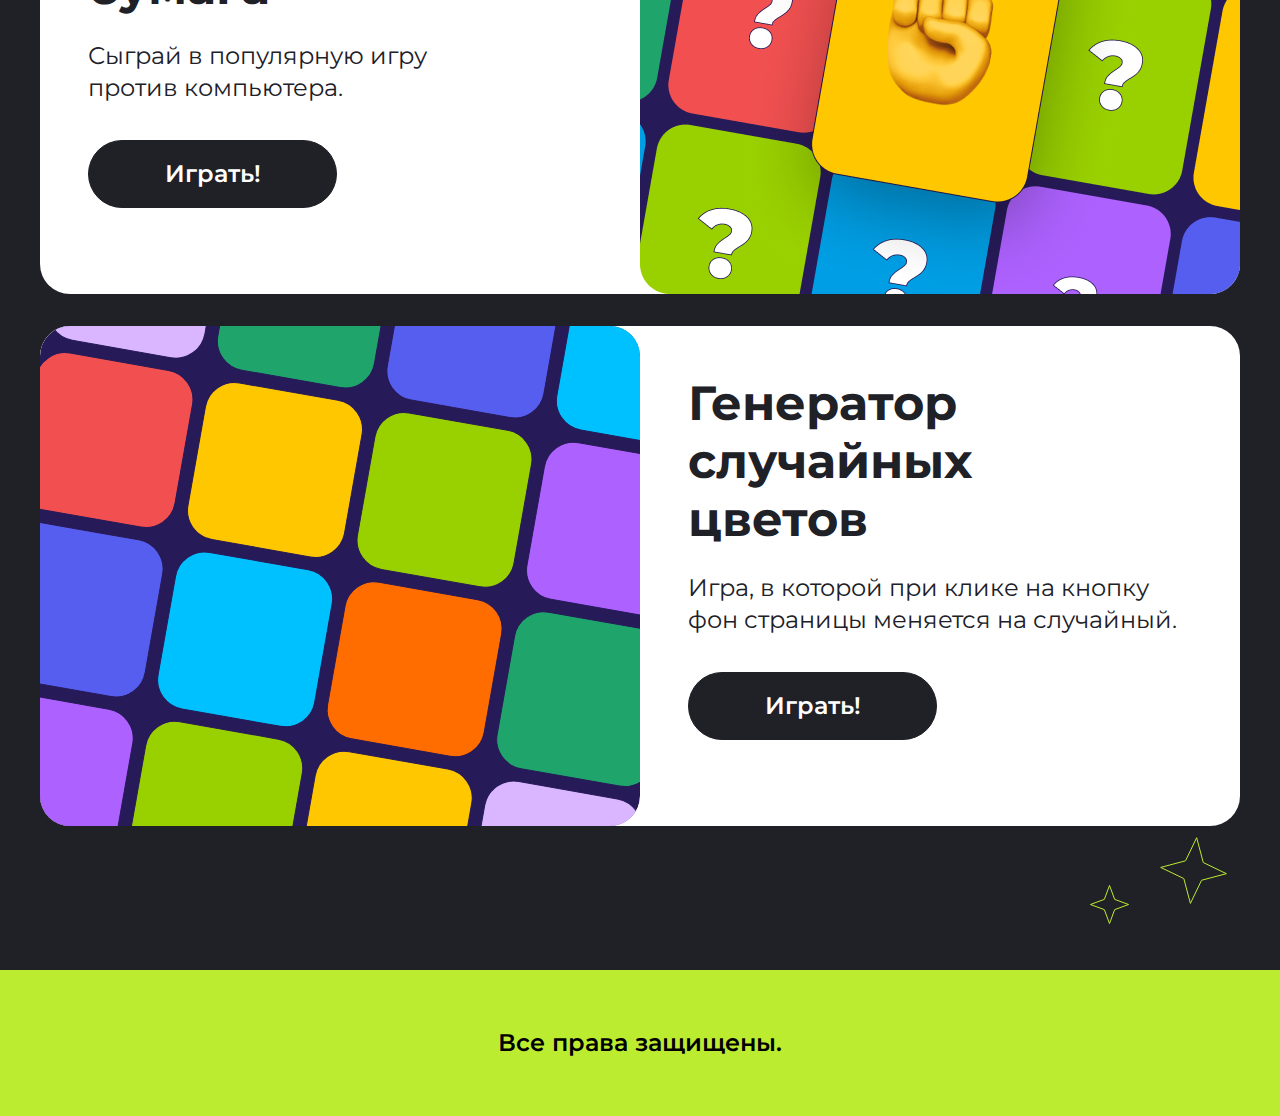
==== commit 2383dfc9: "Исправил адаптив 375" ====
--- a/index.html
+++ b/index.html
@@ -12,8 +12,8 @@
 <body>
     <!--  Заголовок сайта -->
     <section class="header center">   
-        <p class="header__welcome">Добро пожаловать <br> на мой сайт  мини-игр</p>
-        <p class="header__text">Тебе предстоит пройти несколько увлекательных игр. <br> Если готов, нажимай <span class="header__text-go">«Поехали!»</span> и <span class="header__text-go">приступай.</span></p>
+        <p class="header__welcome">Добро пожаловать на мой сайт мини-игр</p>
+        <p class="header__text">Тебе предстоит пройти несколько увлекательных игр. Если готов, нажимай <span class="header__text-go">«Поехали!»</span> и <span class="header__text-go">приступай.</span></p>
         <a type="" class="button-go" href="#">Поехали!</a>
     </section>
     <!--  Полоса для анимации  -->
--- a/style.css
+++ b/style.css
@@ -26,7 +26,7 @@
   height: 710px;
   background: #E1FF8F;
   background-image: url(img/starfon.svg), url(img/Star\ 2.svg), url(img/Star\ 3.svg), url(img/Star\ 4.svg), url(img/Star\ 5.svg);
-  background-position: right 710px bottom -85px, left 771px top 94px, left 869px top 67px, right 1050px top 570px, right 1160px top 540px;
+  background-position: right 0px top 0px, left 64px top 94px, left 156px top 69px, right 344px bottom 149px, right 455px bottom 255px;
   background-repeat: no-repeat;
   position: relative;
 }
@@ -38,6 +38,7 @@
   line-height: 78.02px;
   letter-spacing: 0px;
   padding-top: 196px;
+  width: 769px;
 }
 
 .button-go:hover {
@@ -52,6 +53,7 @@
   letter-spacing: 0px;
   padding-top: 24px;
   margin-bottom: 64px;
+  width: 720px;
 }
 
 .header__text-go {
@@ -118,7 +120,7 @@
   background: #202027;
   padding-top: 94px;
   background-image: url(imgmini/Star\ 1.svg), url(imgmini/Star\ 11.svg), url(imgmini/Star\ 12.svg);
-  background-position: right 709px top 104px, left 735px top 770px, left 750px top 825px;
+  background-position: right 77px top 142.56px, left 25px top 770px, left 40px top 822px;
   background-repeat: no-repeat;
   padding-bottom: 50px;
 }
@@ -245,7 +247,7 @@
   padding-top: 46px;
   background-image: url(imgmini/Star\ 7.svg), url(imgmini/Star\ 6.svg), url(imgmini/Star\ 10.svg), url(imgmini/Star\ 6.svg);
   background-repeat: no-repeat;
-  background-position: right 830px top 91px, right 750px top 131px, right 857px bottom 50px, right 756px bottom 70px;
+  background-position: right 123.79px top 93px, right 44.91px top 126px, right 150px bottom 45px, right 52px bottom 65px;
 }
 
 .game__title {
@@ -397,8 +399,12 @@
     text-align: center;
     background-image: url(img/Vector.svg), url(img/Star\ 2.svg), url(img/Star\ 3.svg), url(img/Star\ 4.svg), url(img/Star\ 5.svg);
     background-position: 863px 0px, 37px 97px, 91px 64px, 820px 572px, 775px 536px;
+    display: flex;
+    flex-direction: column;
+    align-items: center;
   }
   .header__welcome {
+    padding-top: 147px;
     font-weight: 700;
     font-size: 40px;
     text-align: center;
@@ -436,6 +442,7 @@
     height: 19px;
   }
   .games {
+    display: none;
     background-image: none;
     padding-top: inherit;
   }
@@ -450,7 +457,7 @@
     flex-direction: column;
     max-height: none;
     align-items: normal;
-    gap: 32px;
+    gap: 24px;
     margin-bottom: 32px;
     margin-top: inherit;
     justify-content: center;
@@ -469,8 +476,14 @@
     margin-top: auto;
   }
   .game {
-    display: none;
+    background-image: none;
     gap: 0px;
+  }
+  .game__card {
+    width: auto;
+  }
+  .game__card-back {
+    width: auto;
   }
 }
 @media (min-width: 768px) and (max-width: 833px) {
@@ -485,6 +498,7 @@
     background-position: 609px 0px, 37px 97px, 91px 64px, 634px 559px, 578px 511px;
   }
   .header__welcome {
+    padding-top: 147px;
     font-weight: 700;
     font-size: 40px;
     text-align: center;
@@ -537,6 +551,7 @@
     height: 19px;
   }
   .games {
+    display: none;
     padding-top: inherit;
   }
   .games__title {
@@ -550,7 +565,7 @@
     flex-direction: column;
     max-height: none;
     align-items: normal;
-    gap: 32px;
+    gap: 24px;
     margin-bottom: 32px;
     margin-top: inherit;
   }
@@ -568,7 +583,6 @@
     margin-top: auto;
   }
   .game {
-    display: none;
     gap: 0px;
   }
   .game__title {
@@ -593,7 +607,6 @@
   .game__box {
     display: flex;
     flex-direction: column;
-    gap: 32px;
     flex-wrap: nowrap;
     justify-content: space-evenly;
     align-items: revert;
@@ -638,7 +651,6 @@
   .game__box {
     display: flex;
     flex-direction: column;
-    gap: 32px;
     flex-wrap: nowrap;
     justify-content: space-evenly;
     align-items: revert;
@@ -666,6 +678,7 @@
     background-position: 216px 0px, 37px 97px, 91px 64px, 300px 650px, 270px 626px;
   }
   .header__welcome {
+    padding-top: 147px;
     font-weight: 700;
     font-size: 40px;
     text-align: center;
@@ -718,6 +731,7 @@
     height: 19px;
   }
   .games {
+    display: none;
     padding-top: inherit;
   }
   .games__title {
@@ -731,7 +745,7 @@
     flex-direction: column;
     max-height: none;
     align-items: normal;
-    gap: 32px;
+    gap: 24px;
     margin-bottom: 32px;
     margin-top: inherit;
   }
@@ -749,13 +763,12 @@
     margin-top: auto;
   }
   .game {
-    display: none;
     gap: 0px;
   }
   .game__title {
     font-weight: 700;
     font-size: 40px;
-    line-height: 100%;
+    line-height: 134%;
     letter-spacing: 0px;
     vertical-align: middle;
   }
@@ -774,7 +787,6 @@
   .game__box {
     display: flex;
     flex-direction: column;
-    gap: 32px;
     flex-wrap: nowrap;
     justify-content: space-evenly;
     align-items: revert;
@@ -819,7 +831,6 @@
   .game__box {
     display: flex;
     flex-direction: column;
-    gap: 32px;
     flex-wrap: nowrap;
     justify-content: space-evenly;
     align-items: revert;
@@ -844,7 +855,22 @@
     background-image: none;
     text-align: center;
     background-image: url(imgmob/Starmob\ 1.svg), url(imgmob/Starmob\ 2.svg), url(imgmob/Starmob\ 3.svg), url(imgmob/Starmob\ 4.svg), url(imgmob/Starmob\ 5.svg);
-    background-position: 265px 0px, 37px 97px, 91px 64px, 300px 650px, 270px 626px;
+    background-position: 265px 0px, 37px 97px, 91px 64px, 305px 580px, 272px 557px;
+    display: fleX;
+    flex-direction: column;
+    align-items: center;
+  }
+  .header__welcome {
+    padding-top: 147px;
+    width: 262px;
+  }
+  .header__text {
+    width: 296px;
+    margin-bottom: 36px;
+    margin-top: 8px;
+  }
+  .game {
+    background-image: none;
   }
 }
 @media (max-width: 376px) {
@@ -853,9 +879,61 @@
     padding-right: 16px;
   }
   .header {
+    height: 649px;
     background-image: none;
     text-align: center;
     background-image: url(imgmob/Starmob\ 1.svg), url(imgmob/Starmob\ 2.svg), url(imgmob/Starmob\ 3.svg), url(imgmob/Starmob\ 4.svg), url(imgmob/Starmob\ 5.svg);
-    background-position: 215px 0px, 37px 97px, 91px 64px, 300px 650px, 270px 626px;
+    background-position: 215px 0px, 37px 97px, 91px 64px, 305px 580px, 272px 557px;
+    display: flex;
+    flex-direction: column;
+    align-items: center;
+  }
+  .header__welcome {
+    padding-top: 147px;
+    width: 262px;
+  }
+  .header__text {
+    width: 296px;
+    margin-bottom: 36px;
+    margin-top: 8px;
+  }
+  .game {
+    background-image: none;
+  }
+  .game__card-back {
+    display: flex;
+    background-color: #FFFFFF;
+    border-radius: 30px;
+    flex-direction: column-reverse;
+    height: inherit;
+    width: inherit;
+  }
+  .game__box {
+    display: flex;
+    flex-direction: column;
+    flex-wrap: nowrap;
+    align-items: revert;
+    margin: auto;
+  }
+  .game__unit {
+    border-radius: 30px;
+  }
+  .game__text {
+    margin-top: 29.04px;
+    margin-left: 29.04px;
+    margin-right: 29.04px;
+    line-height: 113%;
+  }
+  .game__description {
+    margin-left: 29.04px;
+    margin-right: 29.04px;
+  }
+  .game__button {
+    margin-right: 24.9px;
+    margin-left: 24.9px;
+    margin-bottom: 32.67px;
+  }
+  .game__img-container {
+    gap: 24px;
   }
 }/*# sourceMappingURL=style.css.map */